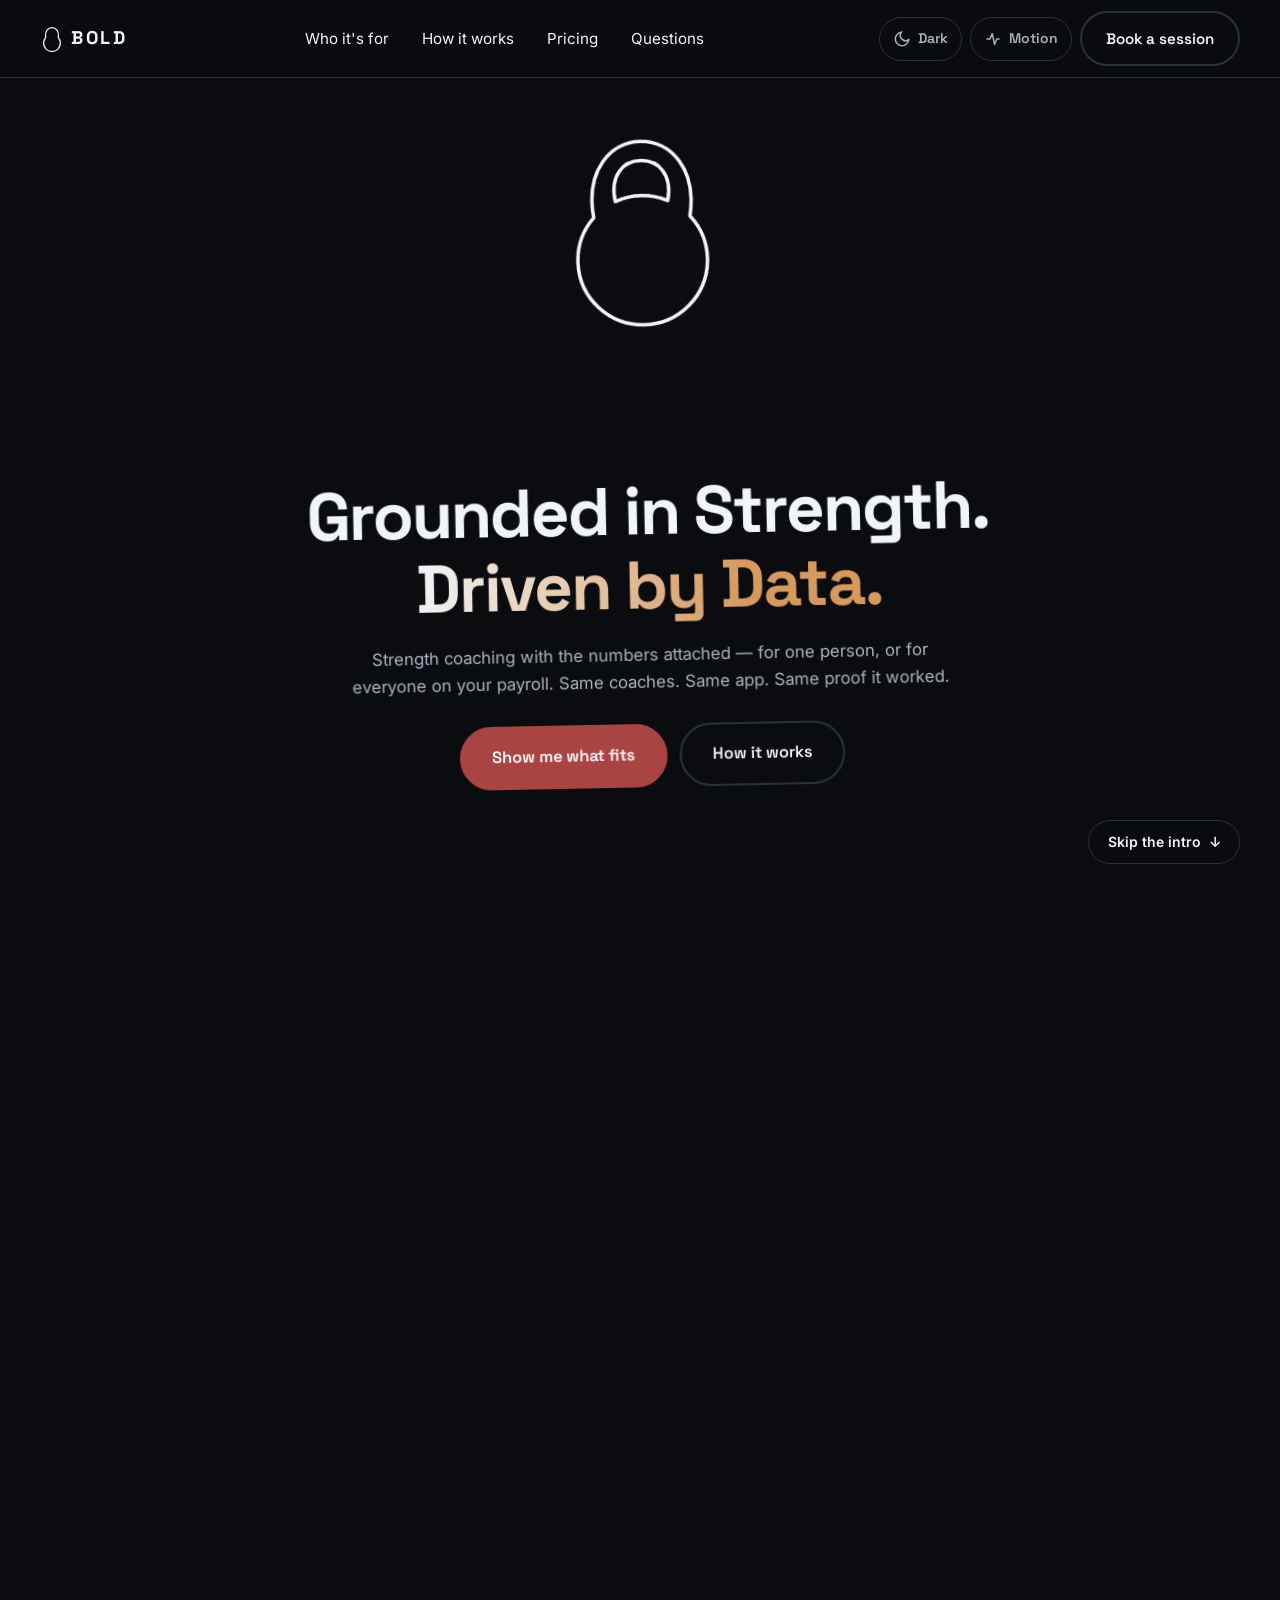
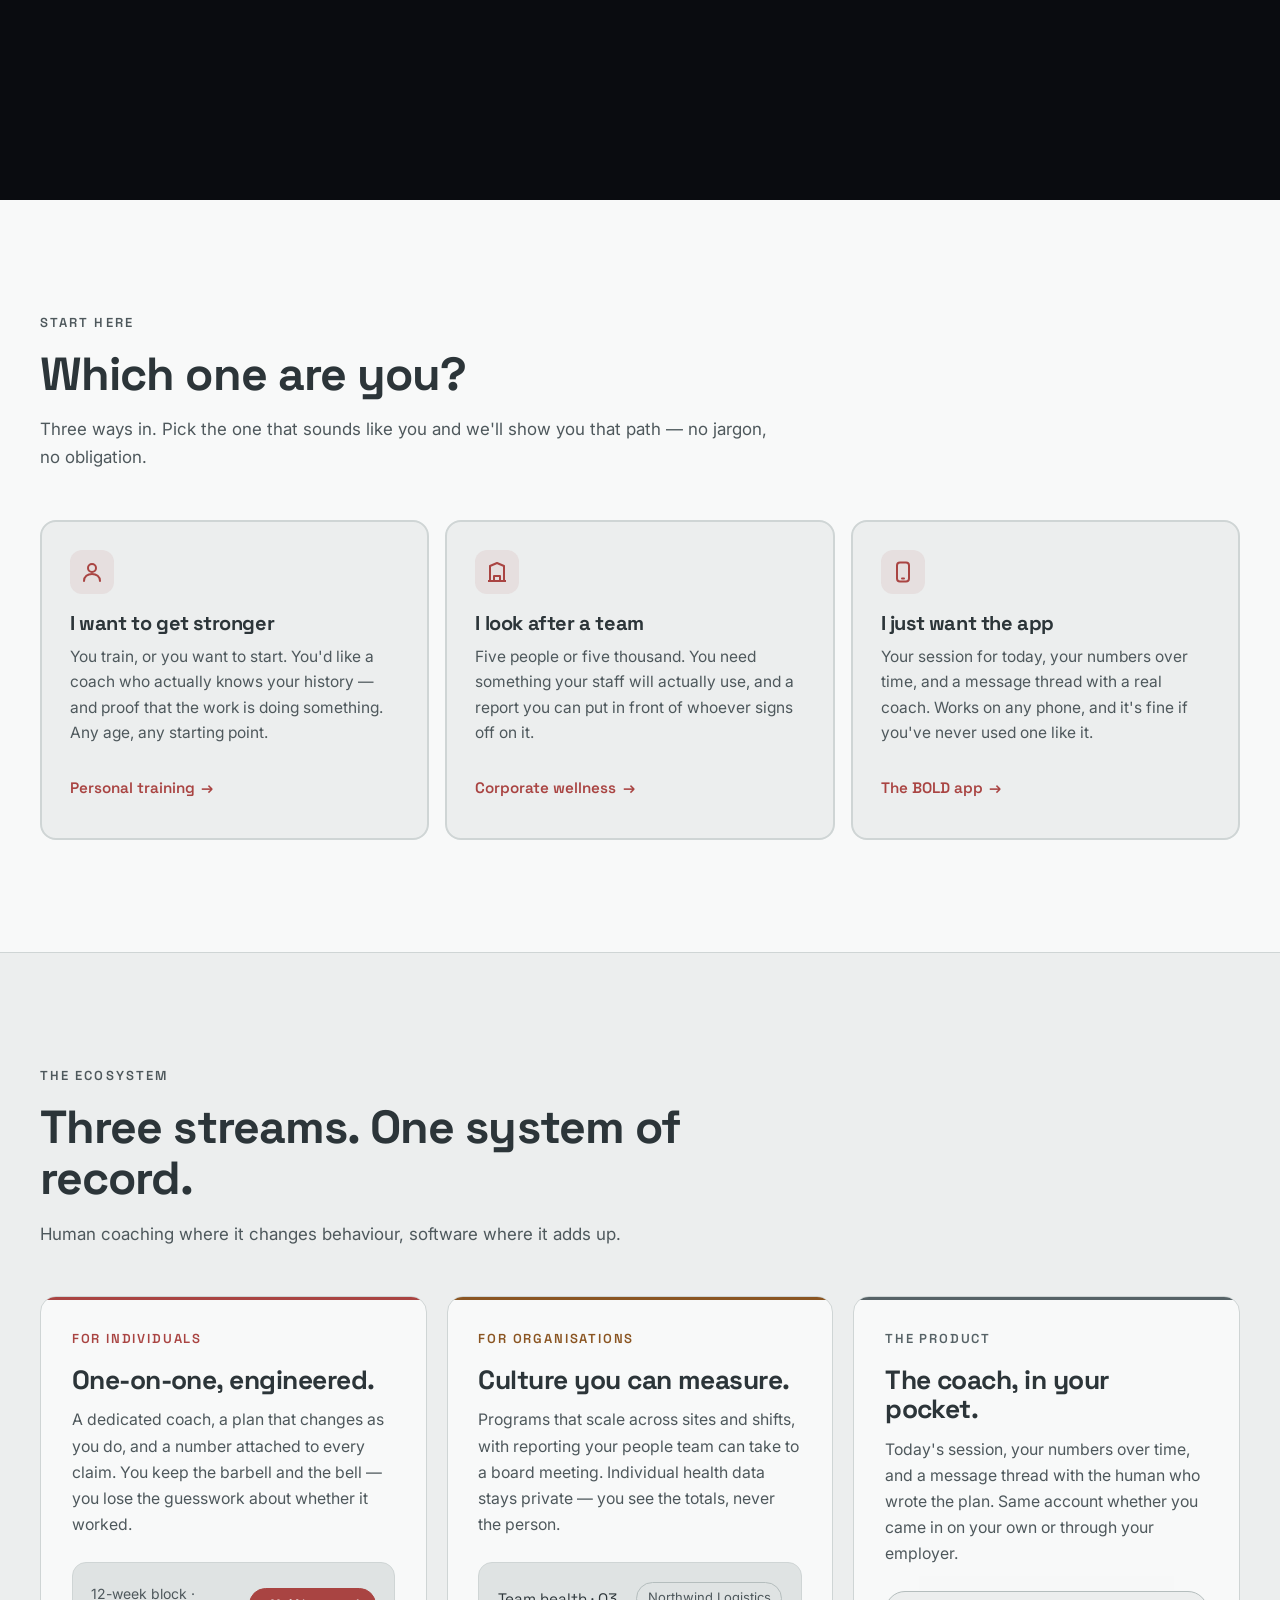
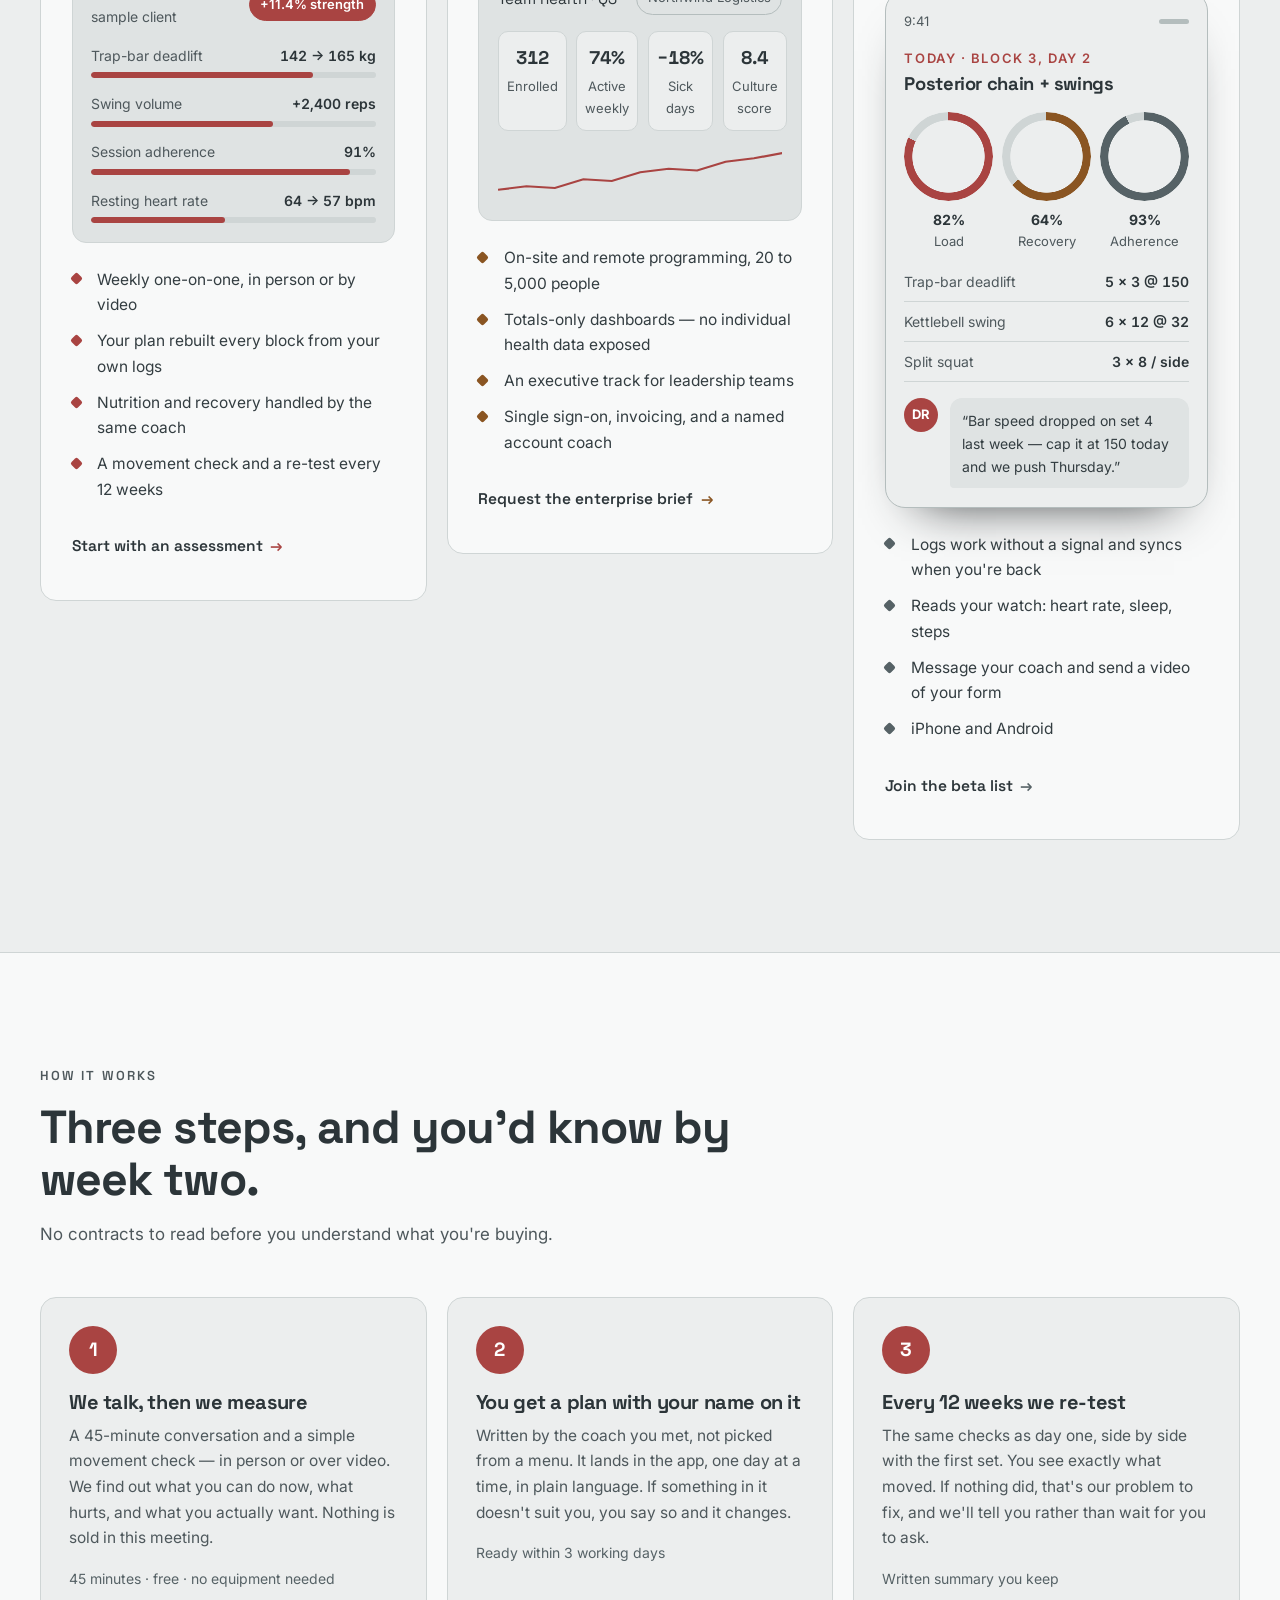
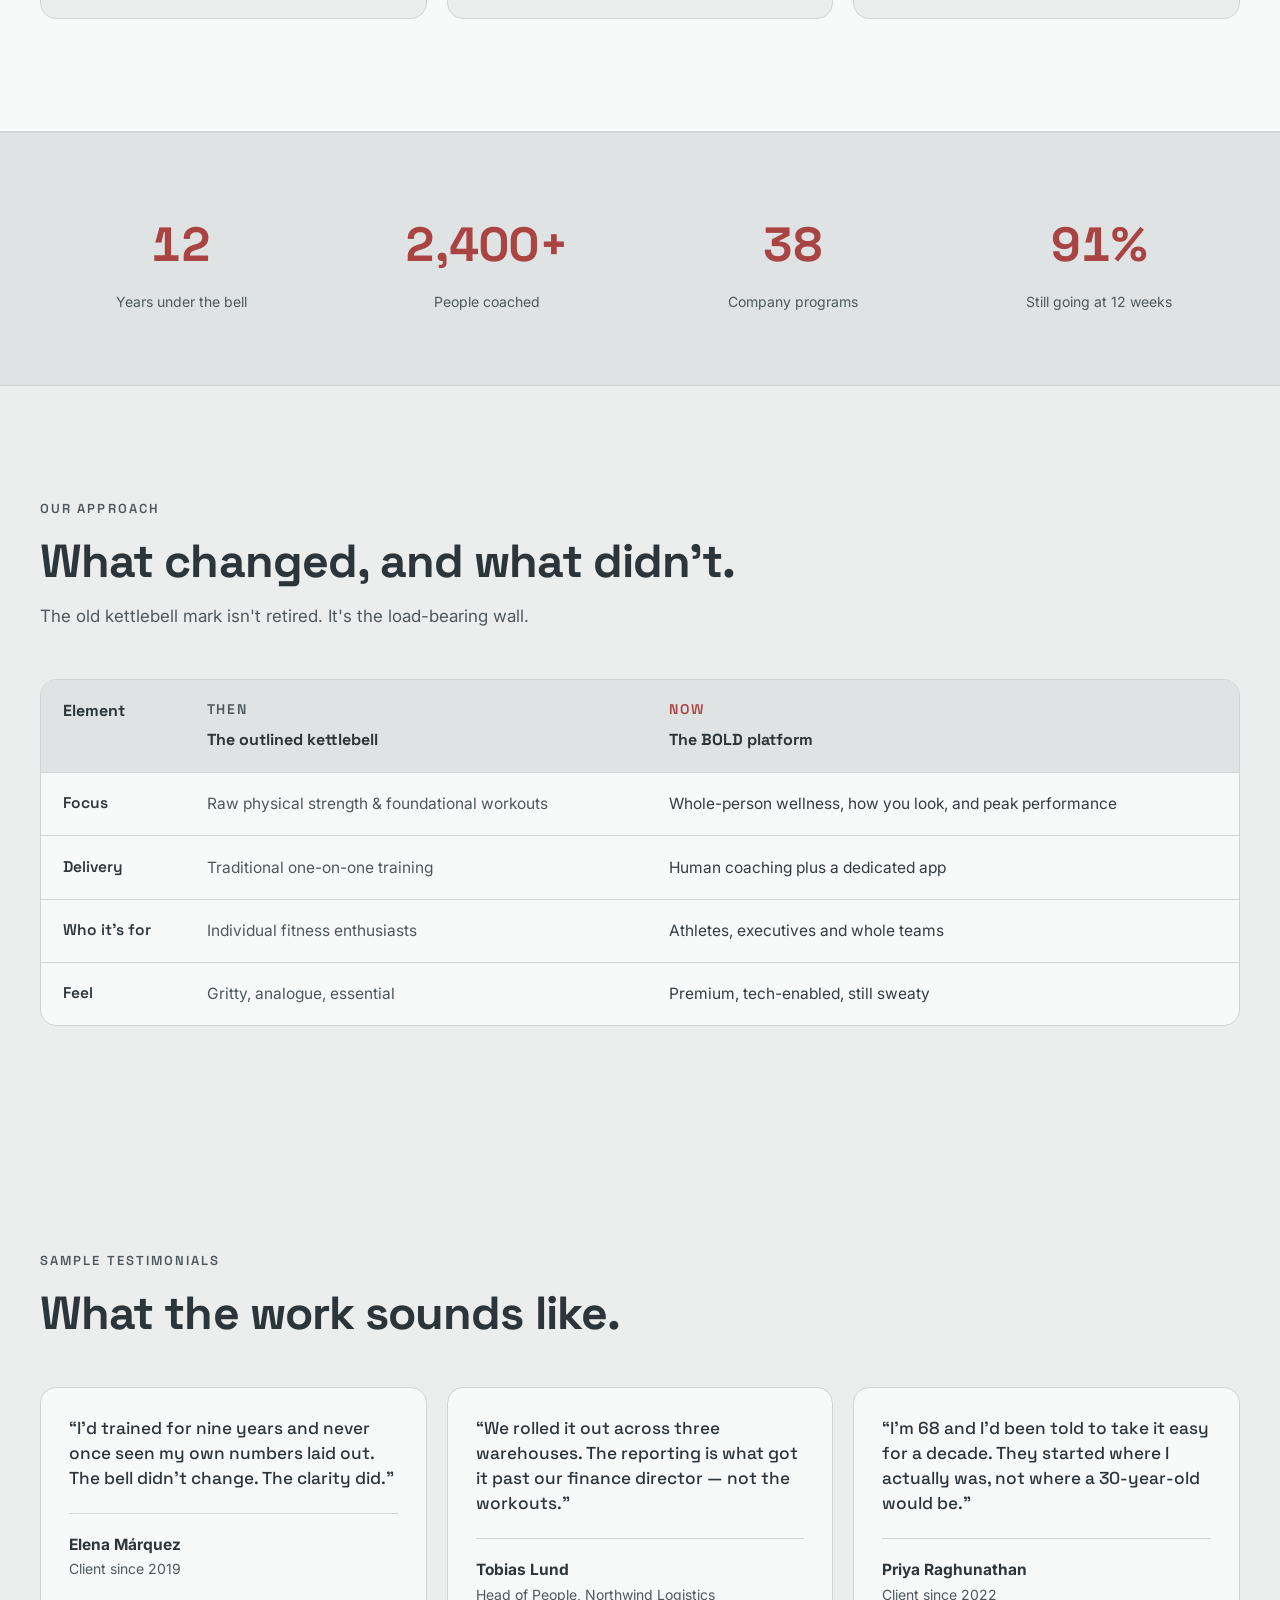
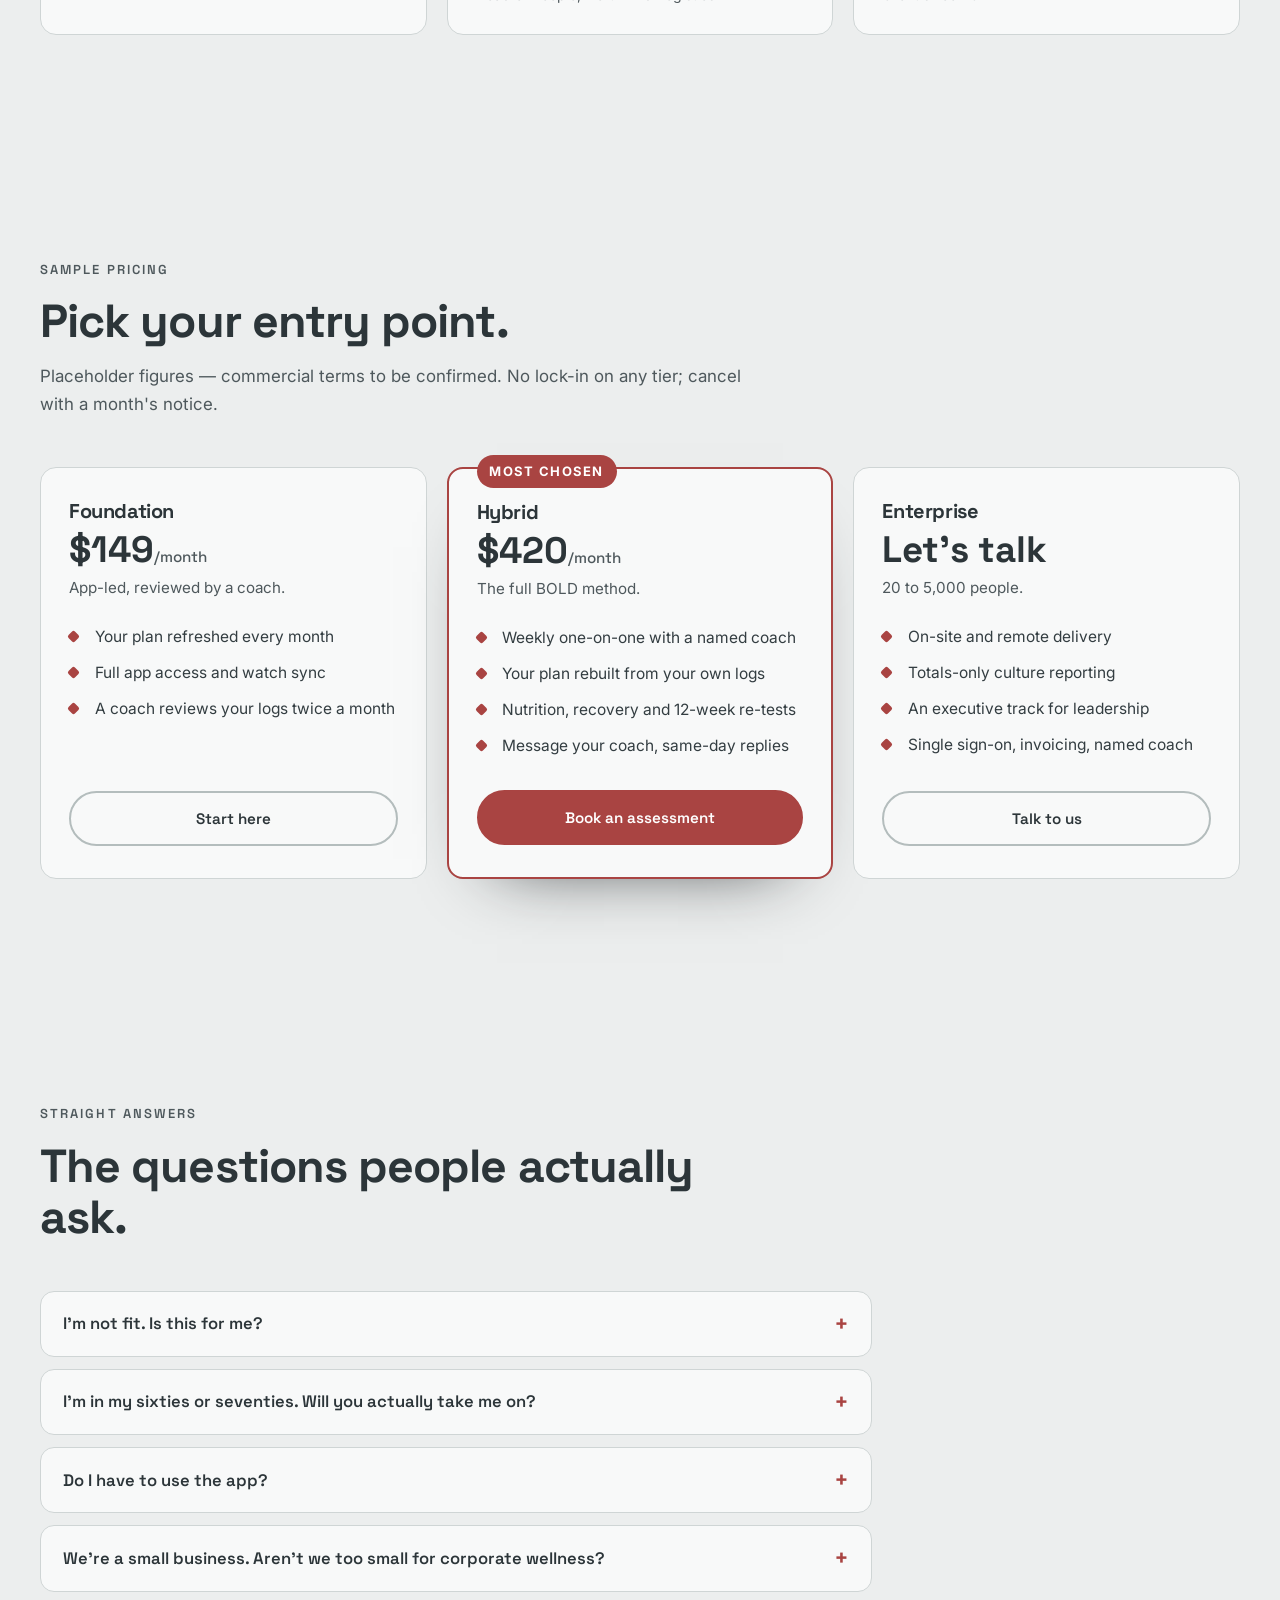
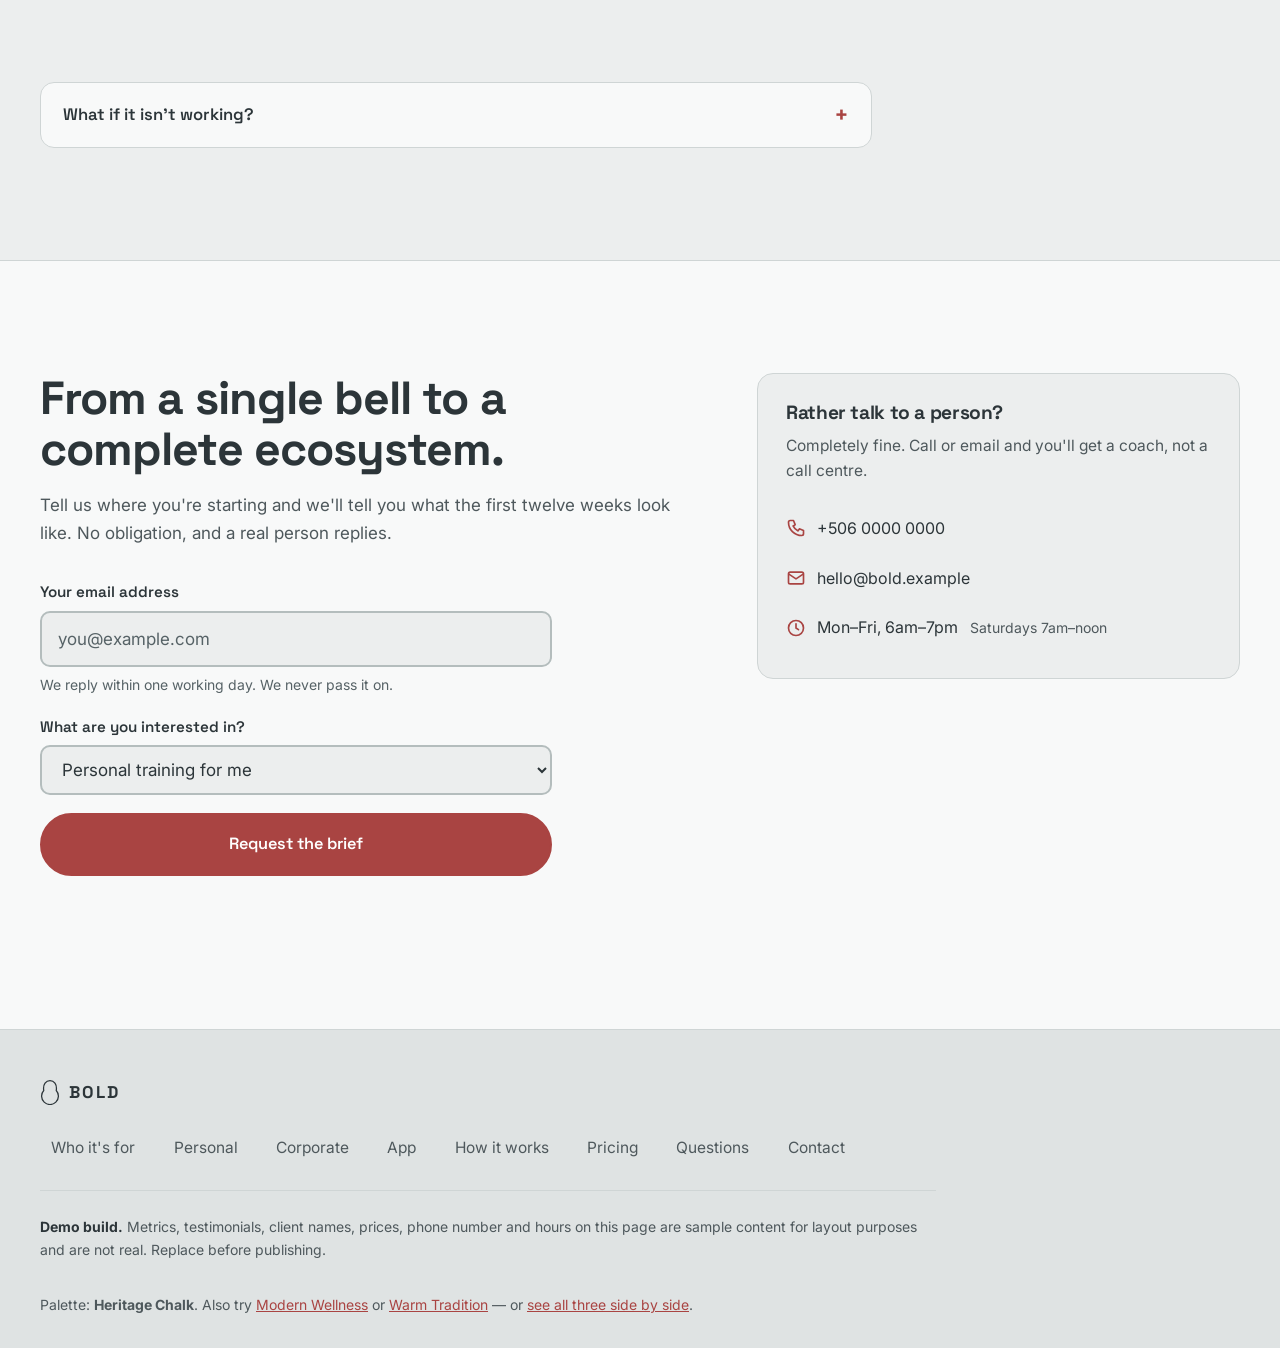
==== heritage.html @ 7ab0d9f7 "UX audit fixes, three palettes with light/dark, and a dark mode toggle AUDIT.md records a measured U" ====
<!doctype html>
<html lang="en" data-palette="heritage" data-theme="light" data-motion="full">
<head>
<meta charset="utf-8">
<meta name="viewport" content="width=device-width, initial-scale=1">
<title>BOLD — Grounded in Strength (Heritage Chalk)</title>
<meta name="description" content="Strength coaching with the numbers attached. One-on-one training, corporate wellness programs, and an app that keeps both honest.">
<meta name="color-scheme" content="light dark">
<meta name="theme-color" content="#ECEEEE">
<link rel="icon" href="data:image/svg+xml,%3Csvg xmlns='http://www.w3.org/2000/svg' viewBox='12 16 176 228'%3E%3Cpath d='M45 116.5C36 62 66 30 100 30C134 30 164 62 155 116.5A74 74 0 1 1 45 116.5Z' fill='none' stroke='%23A94442' stroke-width='12'/%3E%3C/svg%3E">

<link rel="preconnect" href="https://fonts.googleapis.com">
<link rel="preconnect" href="https://fonts.gstatic.com" crossorigin>
<link rel="stylesheet" href="https://fonts.googleapis.com/css2?family=Space+Grotesk:wght@500;600;700&family=Inter:wght@400;500;600;700&display=swap">
<link rel="stylesheet" href="css/palettes.css">
<link rel="stylesheet" href="css/styles.css">

<script>
/* Runs before first paint so the chosen theme and motion mode never flash.
   Kept tiny and inline on purpose — a separate file would paint first. */
(function(){
  var d = document.documentElement;
  try {
    var t = localStorage.getItem('bold:theme');
    if (t !== 'light' && t !== 'dark') t = matchMedia('(prefers-color-scheme: dark)').matches ? 'dark' : 'light';
    d.setAttribute('data-theme', t);
    var m = localStorage.getItem('bold:motion');
    if (m !== 'full' && m !== 'reduced') m = matchMedia('(prefers-reduced-motion: reduce)').matches ? 'reduced' : 'full';
    d.setAttribute('data-motion', m);
  } catch (e) { d.setAttribute('data-theme','light'); }
})();
</script>
</head>
<body>

<a class="skip-link" href="#audience">Skip to the main content</a>

<!-- ============================ NAV ============================ -->
<header class="nav" id="nav">
  <a class="nav__brand" href="#top" aria-label="BOLD — home">
    <svg class="nav__glyph" viewBox="12 16 176 228" aria-hidden="true">
      <path d="M45 116.5C36 62 66 30 100 30C134 30 164 62 155 116.5A74 74 0 1 1 45 116.5Z" fill="none" stroke="currentColor" stroke-width="11" stroke-linejoin="round"/>
    </svg>
    <span class="nav__word">BOLD</span>
  </a>

  <nav class="nav__links" aria-label="Primary">
    <a href="#audience">Who it's for</a>
    <a href="#steps">How it works</a>
    <a href="#plans">Pricing</a>
    <a href="#faq">Questions</a>
  </nav>

  <div class="nav__actions">
    <button type="button" class="icon-btn theme-toggle" id="themeToggle" aria-pressed="false">
      <svg class="i-moon" viewBox="0 0 24 24" fill="none" stroke="currentColor" stroke-width="2" aria-hidden="true"><path d="M21 12.8A9 9 0 1 1 11.2 3a7 7 0 0 0 9.8 9.8Z"/></svg>
      <svg class="i-sun" viewBox="0 0 24 24" fill="none" stroke="currentColor" stroke-width="2" aria-hidden="true"><circle cx="12" cy="12" r="4.5"/><path d="M12 2v2M12 20v2M2 12h2M20 12h2M4.9 4.9l1.4 1.4M17.7 17.7l1.4 1.4M19.1 4.9l-1.4 1.4M6.3 17.7l-1.4 1.4" stroke-linecap="round"/></svg>
      <span class="icon-btn__label" id="themeLabel">Dark</span>
    </button>

    <button type="button" class="icon-btn motion-toggle" id="motionToggle" aria-pressed="true">
      <svg viewBox="0 0 24 24" fill="none" stroke="currentColor" stroke-width="2" aria-hidden="true"><path d="M4 12h4l3-7 3 14 3-7h3" stroke-linecap="round" stroke-linejoin="round"/></svg>
      <span class="icon-btn__label" id="motionLabel">Motion</span>
    </button>

    <a class="btn btn--ghost nav__cta" href="#contact">Book a session</a>

    <button type="button" class="icon-btn nav__burger" id="navBurger" aria-expanded="false" aria-controls="navPanel">
      <svg viewBox="0 0 24 24" fill="none" stroke="currentColor" stroke-width="2" aria-hidden="true"><path d="M4 7h16M4 12h16M4 17h16" stroke-linecap="round"/></svg>
      <span class="sr-only">Menu</span>
    </button>
  </div>
</header>

<div class="nav__panel" id="navPanel" data-open="false">
  <a href="#audience">Who it's for</a>
  <a href="#personal">Personal training</a>
  <a href="#corporate">Corporate wellness</a>
  <a href="#app">The app</a>
  <a href="#steps">How it works</a>
  <a href="#plans">Pricing</a>
  <a href="#faq">Questions</a>
  <a class="btn btn--primary" href="#contact">Book a session</a>
</div>

<!-- ====================== THE ARC OF POWER ======================
     Phases 1 → 2 → 3, scroll-scrubbed. Compressed from 460vh to
     200vh, and the headline now shrinks into a rail rather than
     disappearing, so there is never an animation with no words.
     ============================================================== -->
<section class="stage" id="stage" aria-label="Introduction animation">
  <div class="stage__sticky">
    <div class="stage__progress" aria-hidden="true"><i id="stageBar"></i></div>

    <div class="stage__tilt" id="stageTilt">
      <canvas class="stage__gl" id="gl" aria-hidden="true"></canvas>
      <canvas class="stage__trail" id="trail" aria-hidden="true"></canvas>

      <svg class="legacy-mark" id="legacyMark" viewBox="12 16 176 228" aria-hidden="true">
        <g fill="none" stroke="currentColor" stroke-width="4" stroke-linecap="round" stroke-linejoin="round">
          <path d="M45 116.5C36 62 66 30 100 30C134 30 164 62 155 116.5A74 74 0 1 1 45 116.5Z"/>
          <path d="M70 98.4C64 68 80 52 100 52C120 52 136 68 130 98.4A74 74 0 0 0 70 98.4Z"/>
        </g>
      </svg>

      <div class="stage__layer stage__layer--hero" id="heroCopy">
        <h1 class="hero__title">Grounded in Strength.<br><em>Driven by Data.</em></h1>
        <p class="hero__sub">
          Strength coaching with the numbers attached — for one person, or for
          everyone on your payroll. Same coaches. Same app. Same proof it worked.
        </p>
        <div class="hero__actions">
          <a class="btn btn--primary btn--lg" href="#audience" id="exploreCta">Show me what fits</a>
          <a class="btn btn--ghost btn--lg" href="#steps">How it works</a>
        </div>
      </div>

      <div class="stage__layer stage__layer--hooks" aria-hidden="true">
        <p class="hook" data-hook="0">Every motion begins with momentum.</p>
        <p class="hook" data-hook="1">Iron built the foundation.<br>Intelligence scales the results.</p>
        <p class="hook" data-hook="2">From a single bell to a complete ecosystem.<br><strong>Welcome to BOLD.</strong></p>
      </div>

      <div class="stage__wipe" id="stageWipe" aria-hidden="true"></div>

      <svg class="streams" id="streams" viewBox="0 0 1000 1000" preserveAspectRatio="none" aria-hidden="true">
        <defs><linearGradient id="streamGrad" x1="0.5" y1="0" x2="0.5" y2="1">
          <stop offset="0" stop-color="rgb(var(--swing-trail))"/>
          <stop offset="0.5" stop-color="rgb(var(--swing-glow))"/>
          <stop offset="1" stop-color="rgb(var(--swing-glow))" stop-opacity=".25"/>
        </linearGradient></defs>
        <g fill="none" stroke="url(#streamGrad)" stroke-width="2.5" stroke-linecap="round" vector-effect="non-scaling-stroke">
          <path class="streams__path" pathLength="1" d="M560 300C560 540 300 640 150 980"/>
          <path class="streams__path" pathLength="1" d="M560 300C560 580 500 720 505 995"/>
          <path class="streams__path" pathLength="1" d="M560 300C560 540 800 640 855 980"/>
        </g>
      </svg>
    </div>

    <!-- the headline never leaves: it shrinks into this rail -->
    <div class="hero-mini" id="heroMini" aria-hidden="true">
      <p class="hero-mini__title">Grounded in Strength. Driven by Data.</p>
      <p class="hero-mini__sub">Coaching for individuals, teams and whole companies.</p>
      <div class="hero-mini__actions">
        <a class="btn btn--primary" href="#audience" tabindex="-1">Show me what fits</a>
      </div>
    </div>

    <a class="stage__skip" href="#audience">Skip the intro <span aria-hidden="true">↓</span></a>
  </div>
</section>

<!-- ================= REDUCED-MOTION TWIN ================= -->
<section class="static-stage" id="stage-static" aria-label="Introduction">
  <div class="wrap">
    <h1 class="hero__title">Grounded in Strength. <em>Driven by Data.</em></h1>
    <p class="hero__sub">
      Strength coaching with the numbers attached — for one person, or for everyone
      on your payroll. Same coaches. Same app. Same proof it worked.
    </p>
    <div class="hero__actions">
      <a class="btn btn--primary btn--lg" href="#audience">Show me what fits</a>
      <a class="btn btn--ghost btn--lg" href="#steps">How it works</a>
    </div>

    <ol class="phases">
      <li class="phase phase--1">
        <div class="phase__art">
          <svg viewBox="12 16 176 228" aria-hidden="true"><g fill="none" stroke="currentColor" stroke-width="4" stroke-linecap="round" stroke-linejoin="round">
            <path d="M45 116.5C36 62 66 30 100 30C134 30 164 62 155 116.5A74 74 0 1 1 45 116.5Z"/>
            <path d="M70 98.4C64 68 80 52 100 52C120 52 136 68 130 98.4A74 74 0 0 0 70 98.4Z"/>
          </g></svg>
        </div>
        <p class="phase__step">Phase 01 · Foundation</p>
        <h2 class="phase__title">The outlined bell</h2>
        <p class="phase__body">One mark. Raw physical strength, foundational work, nothing decorative. This is where the practice starts and what everything after it is measured against.</p>
        <p class="phase__hook">“Every motion begins with momentum.”</p>
      </li>
      <li class="phase phase--2">
        <div class="phase__art">
          <svg viewBox="0 0 260 240" aria-hidden="true">
            <path d="M34 214C34 118 96 42 186 34" fill="none" stroke="currentColor" stroke-width="3" stroke-linecap="round" stroke-dasharray="1 9"/>
            <path d="M34 214C34 130 88 58 170 44" fill="none" stroke="currentColor" stroke-width="14" stroke-linecap="round" opacity=".18"/>
            <g transform="translate(132 4) scale(.38)" fill="none" stroke="currentColor" stroke-width="9" stroke-linecap="round" stroke-linejoin="round">
              <path d="M45 116.5C36 62 66 30 100 30C134 30 164 62 155 116.5A74 74 0 1 1 45 116.5Z"/>
              <path d="M70 98.4C64 68 80 52 100 52C120 52 136 68 130 98.4A74 74 0 0 0 70 98.4Z"/>
            </g>
          </svg>
        </div>
        <p class="phase__step">Phase 02 · The swing</p>
        <h2 class="phase__title">Momentum, traced</h2>
        <p class="phase__body">The bell takes on mass, depth and a path. The arc it burns into the screen is the energy transfer itself — load, drive, float, return.</p>
        <p class="phase__hook">“Iron built the foundation. Intelligence scales the results.”</p>
      </li>
      <li class="phase phase--3">
        <div class="phase__art">
          <svg viewBox="40 48 180 176" aria-hidden="true">
            <g stroke="currentColor" stroke-width="1.4" opacity=".6" fill="none">
              <path d="M60 120 128 74M128 74 196 118M60 120 96 176M96 176 168 168M168 168 196 118M128 74 132 132M132 132 96 176M132 132 168 168"/>
            </g>
            <g fill="currentColor">
              <circle cx="128" cy="74" r="6"/><circle cx="60" cy="120" r="4"/><circle cx="196" cy="118" r="4.5"/>
              <circle cx="96" cy="176" r="5"/><circle cx="168" cy="168" r="4"/><circle cx="132" cy="132" r="7"/>
            </g>
          </svg>
        </div>
        <p class="phase__step">Phase 03 · Impact</p>
        <h2 class="phase__title">Iron becomes intelligence</h2>
        <p class="phase__body">At peak elevation the bell resolves into data — reps, loads, recovery, adherence — and splits into three streams: personal coaching, corporate wellness, and the app that holds both.</p>
        <p class="phase__hook">“From a single bell to a complete ecosystem. Welcome to BOLD.”</p>
      </li>
    </ol>
  </div>
</section>

<main id="ecosystem">

  <!-- ============ WHO THIS IS FOR — the self-select ============ -->
  <section class="audience" id="audience" aria-labelledby="audience-title">
    <div class="wrap">
      <header class="section-head">
        <p class="eyebrow">Start here</p>
        <h2 class="section-title" id="audience-title">Which one are you?</h2>
        <p class="section-sub">Three ways in. Pick the one that sounds like you and we'll show you that path — no jargon, no obligation.</p>
      </header>
      <div class="audience__grid">
        <a class="who" href="#personal">
          <span class="who__icon" aria-hidden="true"><svg viewBox="0 0 24 24" fill="none" stroke="currentColor" stroke-width="2"><circle cx="12" cy="8" r="4"/><path d="M4 21c0-4.4 3.6-7 8-7s8 2.6 8 7" stroke-linecap="round"/></svg></span>
          <h3 class="who__title">I want to get stronger</h3>
          <p class="who__body">You train, or you want to start. You'd like a coach who actually knows your history — and proof that the work is doing something. Any age, any starting point.</p>
          <span class="who__go">Personal training</span>
        </a>
        <a class="who" href="#corporate">
          <span class="who__icon" aria-hidden="true"><svg viewBox="0 0 24 24" fill="none" stroke="currentColor" stroke-width="2"><path d="M3 21h18M5 21V6l7-3 7 3v15" stroke-linejoin="round"/><path d="M9 21v-5h6v5" stroke-linejoin="round"/></svg></span>
          <h3 class="who__title">I look after a team</h3>
          <p class="who__body">Five people or five thousand. You need something your staff will actually use, and a report you can put in front of whoever signs off on it.</p>
          <span class="who__go">Corporate wellness</span>
        </a>
        <a class="who" href="#app">
          <span class="who__icon" aria-hidden="true"><svg viewBox="0 0 24 24" fill="none" stroke="currentColor" stroke-width="2"><rect x="6" y="2.5" width="12" height="19" rx="3"/><path d="M11 18.5h2" stroke-linecap="round"/></svg></span>
          <h3 class="who__title">I just want the app</h3>
          <p class="who__body">Your session for today, your numbers over time, and a message thread with a real coach. Works on any phone, and it's fine if you've never used one like it.</p>
          <span class="who__go">The BOLD app</span>
        </a>
      </div>
    </div>
  </section>

  <!-- ============ THE THREE PILLARS ============ -->
  <section class="pillars" aria-labelledby="pillars-title">
    <div class="wrap">
      <header class="section-head">
        <p class="eyebrow">The ecosystem</p>
        <h2 class="section-title" id="pillars-title">Three streams. One system of record.</h2>
        <p class="section-sub">Human coaching where it changes behaviour, software where it adds up.</p>
      </header>

      <div class="pillars__grid">
        <article class="pillar pillar--b2c" id="personal">
          <p class="pillar__tag">For individuals</p>
          <h3 class="pillar__title">One-on-one, engineered.</h3>
          <p class="pillar__body">A dedicated coach, a plan that changes as you do, and a number attached to every claim. You keep the barbell and the bell — you lose the guesswork about whether it worked.</p>

          <!-- DEMO DATA: every figure in this card is fabricated for layout. -->
          <div class="transform-card" data-demo-copy="true">
            <div class="transform-card__head"><span>12-week block · sample client</span><span class="pill pill--accent">+11.4% strength</span></div>
            <div class="bars">
              <div class="bar"><span class="bar__label">Trap-bar deadlift</span><span class="bar__val">142 → 165 kg</span><span class="bar__track"><i style="--w:78%"></i></span></div>
              <div class="bar"><span class="bar__label">Swing volume</span><span class="bar__val">+2,400 reps</span><span class="bar__track"><i style="--w:64%"></i></span></div>
              <div class="bar"><span class="bar__label">Session adherence</span><span class="bar__val">91%</span><span class="bar__track"><i style="--w:91%"></i></span></div>
              <div class="bar"><span class="bar__label">Resting heart rate</span><span class="bar__val">64 → 57 bpm</span><span class="bar__track"><i style="--w:47%"></i></span></div>
            </div>
          </div>

          <ul class="ticks">
            <li>Weekly one-on-one, in person or by video</li>
            <li>Your plan rebuilt every block from your own logs</li>
            <li>Nutrition and recovery handled by the same coach</li>
            <li>A movement check and a re-test every 12 weeks</li>
          </ul>
          <a class="link-arrow" href="#contact">Start with an assessment</a>
        </article>

        <article class="pillar pillar--b2b" id="corporate">
          <p class="pillar__tag">For organisations</p>
          <h3 class="pillar__title">Culture you can measure.</h3>
          <p class="pillar__body">Programs that scale across sites and shifts, with reporting your people team can take to a board meeting. Individual health data stays private — you see the totals, never the person.</p>

          <!-- DEMO DATA: every metric in this dashboard mock is fabricated. -->
          <div class="dash" data-demo-copy="true">
            <div class="dash__head"><span class="dash__title">Team health · Q3</span><span class="pill">Northwind Logistics</span></div>
            <div class="dash__grid">
              <div class="stat"><span class="stat__num">312</span><span class="stat__lab">Enrolled</span></div>
              <div class="stat"><span class="stat__num">74%</span><span class="stat__lab">Active weekly</span></div>
              <div class="stat"><span class="stat__num">−18%</span><span class="stat__lab">Sick days</span></div>
              <div class="stat"><span class="stat__num">8.4</span><span class="stat__lab">Culture score</span></div>
            </div>
            <div class="spark" aria-hidden="true">
              <svg viewBox="0 0 300 64" preserveAspectRatio="none">
                <path d="M0 50 L30 46 L60 48 L90 38 L120 40 L150 30 L180 26 L210 28 L240 18 L270 14 L300 8" fill="none" stroke="var(--accent)" stroke-width="2.5"/>
              </svg>
            </div>
          </div>

          <ul class="ticks">
            <li>On-site and remote programming, 20 to 5,000 people</li>
            <li>Totals-only dashboards — no individual health data exposed</li>
            <li>An executive track for leadership teams</li>
            <li>Single sign-on, invoicing, and a named account coach</li>
          </ul>
          <a class="link-arrow" href="#contact">Request the enterprise brief</a>
        </article>

        <article class="pillar pillar--app" id="app">
          <p class="pillar__tag">The product</p>
          <h3 class="pillar__title">The coach, in your pocket.</h3>
          <p class="pillar__body">Today's session, your numbers over time, and a message thread with the human who wrote the plan. Same account whether you came in on your own or through your employer.</p>

          <!-- DEMO DATA: the preview shows fabricated sessions, metrics and messages. -->
          <div class="phone" data-demo-copy="true" aria-label="BOLD app preview">
            <div class="phone__glass">
              <div class="phone__bar"><span>9:41</span><span class="phone__dots" aria-hidden="true"></span></div>
              <p class="phone__greet">Today · Block 3, Day 2</p>
              <h4 class="phone__session">Posterior chain + swings</h4>
              <div class="rings">
                <div class="ring" style="--p:.82"><span>82%</span><small>Load</small></div>
                <div class="ring ring--alt" style="--p:.64"><span>64%</span><small>Recovery</small></div>
                <div class="ring ring--third" style="--p:.93"><span>93%</span><small>Adherence</small></div>
              </div>
              <ul class="phone__list">
                <li><span>Trap-bar deadlift</span><span>5 × 3 @ 150</span></li>
                <li><span>Kettlebell swing</span><span>6 × 12 @ 32</span></li>
                <li><span>Split squat</span><span>3 × 8 / side</span></li>
              </ul>
              <div class="phone__msg">
                <span class="avatar" aria-hidden="true">DR</span>
                <p>“Bar speed dropped on set 4 last week — cap it at 150 today and we push Thursday.”</p>
              </div>
            </div>
          </div>

          <ul class="ticks">
            <li>Logs work without a signal and syncs when you're back</li>
            <li>Reads your watch: heart rate, sleep, steps</li>
            <li>Message your coach and send a video of your form</li>
            <li>iPhone and Android</li>
          </ul>
          <a class="link-arrow" href="#contact">Join the beta list</a>
        </article>
      </div>
    </div>
  </section>

  <!-- ============ HOW IT WORKS ============ -->
  <section class="steps" id="steps" aria-labelledby="steps-title">
    <div class="wrap">
      <header class="section-head">
        <p class="eyebrow">How it works</p>
        <h2 class="section-title" id="steps-title">Three steps, and you'd know by week two.</h2>
        <p class="section-sub">No contracts to read before you understand what you're buying.</p>
      </header>
      <ol class="steps__grid" style="list-style:none;padding:0;margin:0">
        <li class="step">
          <span class="step__n" aria-hidden="true">1</span>
          <h3 class="step__title">We talk, then we measure</h3>
          <p class="step__body">A 45-minute conversation and a simple movement check — in person or over video. We find out what you can do now, what hurts, and what you actually want. Nothing is sold in this meeting.</p>
          <p class="step__meta">45 minutes · free · no equipment needed</p>
        </li>
        <li class="step">
          <span class="step__n" aria-hidden="true">2</span>
          <h3 class="step__title">You get a plan with your name on it</h3>
          <p class="step__body">Written by the coach you met, not picked from a menu. It lands in the app, one day at a time, in plain language. If something in it doesn't suit you, you say so and it changes.</p>
          <p class="step__meta">Ready within 3 working days</p>
        </li>
        <li class="step">
          <span class="step__n" aria-hidden="true">3</span>
          <h3 class="step__title">Every 12 weeks we re-test</h3>
          <p class="step__body">The same checks as day one, side by side with the first set. You see exactly what moved. If nothing did, that's our problem to fix, and we'll tell you rather than wait for you to ask.</p>
          <p class="step__meta">Written summary you keep</p>
        </li>
      </ol>
    </div>
  </section>

  <!-- DEMO DATA: all four figures are fabricated placeholders. -->
  <section class="metrics" aria-label="BOLD by the numbers" data-demo-copy="true">
    <div class="wrap metrics__grid">
      <div class="metric"><span class="metric__num">12</span><span class="metric__lab">Years under the bell</span></div>
      <div class="metric"><span class="metric__num">2,400+</span><span class="metric__lab">People coached</span></div>
      <div class="metric"><span class="metric__num">38</span><span class="metric__lab">Company programs</span></div>
      <div class="metric"><span class="metric__num">91%</span><span class="metric__lab">Still going at 12 weeks</span></div>
    </div>
  </section>

  <!-- ============ POSITIONING MATRIX ============ -->
  <section class="matrix" id="matrix" aria-labelledby="matrix-title">
    <div class="wrap">
      <header class="section-head">
        <p class="eyebrow">Our approach</p>
        <h2 class="section-title" id="matrix-title">What changed, and what didn't.</h2>
        <p class="section-sub">The old kettlebell mark isn't retired. It's the load-bearing wall.</p>
      </header>

      <div class="matrix__scroll">
        <table class="matrix__table">
          <caption class="sr-only">Legacy positioning compared with the BOLD platform</caption>
          <thead><tr>
            <th scope="col">Element</th>
            <th scope="col"><span class="col-tag col-tag--legacy">Then</span> The outlined kettlebell</th>
            <th scope="col"><span class="col-tag col-tag--bold">Now</span> The BOLD platform</th>
          </tr></thead>
          <tbody>
            <tr><th scope="row">Focus</th><td>Raw physical strength &amp; foundational workouts</td><td>Whole-person wellness, how you look, and peak performance</td></tr>
            <tr><th scope="row">Delivery</th><td>Traditional one-on-one training</td><td>Human coaching plus a dedicated app</td></tr>
            <tr><th scope="row">Who it's for</th><td>Individual fitness enthusiasts</td><td>Athletes, executives and whole teams</td></tr>
            <tr><th scope="row">Feel</th><td>Gritty, analogue, essential</td><td>Premium, tech-enabled, still sweaty</td></tr>
          </tbody>
        </table>
      </div>

      <!-- under 760px the same content stops being a sideways scroller -->
      <div class="matrix__cards">
        <div class="mcard"><p class="mcard__el">Focus</p>
          <div class="mcard__row mcard__row--legacy"><span class="mcard__tag">Then</span><span class="mcard__val">Raw physical strength &amp; foundational workouts</span></div>
          <div class="mcard__row mcard__row--bold"><span class="mcard__tag">Now</span><span class="mcard__val">Whole-person wellness, how you look, and peak performance</span></div></div>
        <div class="mcard"><p class="mcard__el">Delivery</p>
          <div class="mcard__row mcard__row--legacy"><span class="mcard__tag">Then</span><span class="mcard__val">Traditional one-on-one training</span></div>
          <div class="mcard__row mcard__row--bold"><span class="mcard__tag">Now</span><span class="mcard__val">Human coaching plus a dedicated app</span></div></div>
        <div class="mcard"><p class="mcard__el">Who it's for</p>
          <div class="mcard__row mcard__row--legacy"><span class="mcard__tag">Then</span><span class="mcard__val">Individual fitness enthusiasts</span></div>
          <div class="mcard__row mcard__row--bold"><span class="mcard__tag">Now</span><span class="mcard__val">Athletes, executives and whole teams</span></div></div>
        <div class="mcard"><p class="mcard__el">Feel</p>
          <div class="mcard__row mcard__row--legacy"><span class="mcard__tag">Then</span><span class="mcard__val">Gritty, analogue, essential</span></div>
          <div class="mcard__row mcard__row--bold"><span class="mcard__tag">Now</span><span class="mcard__val">Premium, tech-enabled, still sweaty</span></div></div>
      </div>
    </div>
  </section>

  <!-- DEMO DATA: all three quotes, names, roles and companies are fabricated.
       Sample copy for layout only — replace with real, permissioned
       testimonials or delete the section before publishing. -->
  <section class="voices" aria-labelledby="voices-title" data-demo-copy="true">
    <div class="wrap">
      <header class="section-head">
        <p class="eyebrow">Sample testimonials</p>
        <h2 class="section-title" id="voices-title">What the work sounds like.</h2>
      </header>
      <div class="voices__grid">
        <figure class="voice">
          <blockquote>“I'd trained for nine years and never once seen my own numbers laid out. The bell didn't change. The clarity did.”</blockquote>
          <figcaption><strong>Elena Márquez</strong><span>Client since 2019</span></figcaption>
        </figure>
        <figure class="voice">
          <blockquote>“We rolled it out across three warehouses. The reporting is what got it past our finance director — not the workouts.”</blockquote>
          <figcaption><strong>Tobias Lund</strong><span>Head of People, Northwind Logistics</span></figcaption>
        </figure>
        <figure class="voice">
          <blockquote>“I'm 68 and I'd been told to take it easy for a decade. They started where I actually was, not where a 30-year-old would be.”</blockquote>
          <figcaption><strong>Priya Raghunathan</strong><span>Client since 2022</span></figcaption>
        </figure>
      </div>
    </div>
  </section>

  <!-- DEMO DATA: every price, inclusion and seat count is fabricated. -->
  <section class="plans" id="plans" aria-labelledby="plans-title" data-demo-copy="true">
    <div class="wrap">
      <header class="section-head">
        <p class="eyebrow">Sample pricing</p>
        <h2 class="section-title" id="plans-title">Pick your entry point.</h2>
        <p class="section-sub">Placeholder figures — commercial terms to be confirmed. No lock-in on any tier; cancel with a month's notice.</p>
      </header>
      <div class="plans__grid">
        <article class="plan">
          <h3 class="plan__name">Foundation</h3>
          <p class="plan__price">$149<span>/month</span></p>
          <p class="plan__note">App-led, reviewed by a coach.</p>
          <ul class="ticks">
            <li>Your plan refreshed every month</li>
            <li>Full app access and watch sync</li>
            <li>A coach reviews your logs twice a month</li>
          </ul>
          <a class="btn btn--ghost btn--block" href="#contact">Start here</a>
        </article>
        <article class="plan plan--featured">
          <span class="plan__flag">Most chosen</span>
          <h3 class="plan__name">Hybrid</h3>
          <p class="plan__price">$420<span>/month</span></p>
          <p class="plan__note">The full BOLD method.</p>
          <ul class="ticks">
            <li>Weekly one-on-one with a named coach</li>
            <li>Your plan rebuilt from your own logs</li>
            <li>Nutrition, recovery and 12-week re-tests</li>
            <li>Message your coach, same-day replies</li>
          </ul>
          <a class="btn btn--primary btn--block" href="#contact">Book an assessment</a>
        </article>
        <article class="plan">
          <h3 class="plan__name">Enterprise</h3>
          <p class="plan__price">Let's talk</p>
          <p class="plan__note">20 to 5,000 people.</p>
          <ul class="ticks">
            <li>On-site and remote delivery</li>
            <li>Totals-only culture reporting</li>
            <li>An executive track for leadership</li>
            <li>Single sign-on, invoicing, named coach</li>
          </ul>
          <a class="btn btn--ghost btn--block" href="#contact">Talk to us</a>
        </article>
      </div>
    </div>
  </section>

  <!-- ============ FAQ ============ -->
  <section class="faq" id="faq" aria-labelledby="faq-title">
    <div class="wrap">
      <header class="section-head">
        <p class="eyebrow">Straight answers</p>
        <h2 class="section-title" id="faq-title">The questions people actually ask.</h2>
      </header>
      <div class="faq__list">
        <details class="qa"><summary>I'm not fit. Is this for me?</summary>
          <div class="qa__a"><p>Yes, and it's most of who we see. The first session measures where you are now — not where anyone thinks you should be. Plenty of people start unable to do a single unassisted squat, and the plan is built from that, honestly.</p></div></details>
        <details class="qa"><summary>I'm in my sixties or seventies. Will you actually take me on?</summary>
          <div class="qa__a"><p>Yes. Strength training matters more with age, not less, and the movement check exists precisely so the plan respects your joints, your history and any medication you're on. Bring your doctor's advice and we'll work inside it.</p></div></details>
        <details class="qa"><summary>Do I have to use the app?</summary>
          <div class="qa__a"><p>No. It makes things easier, and we'll sit with you once to set it up, but a printed plan and a phone call works too. Nobody gets dropped for not being technical.</p></div></details>
        <details class="qa"><summary>We're a small business. Aren't we too small for corporate wellness?</summary>
          <div class="qa__a"><p>Our smallest program is five people. Small teams are usually easier — one session a week in whatever space you have, and a one-page summary each quarter. You do not need an HR department to do this.</p></div></details>
        <details class="qa"><summary>As an employer, do I get to see my staff's health data?</summary>
          <div class="qa__a"><p>No, and that's deliberate. You see participation and totals across the group. Individual results belong to the individual. It's the part that gets programs approved and the part that keeps people signing up.</p></div></details>
        <details class="qa"><summary>What if it isn't working?</summary>
          <div class="qa__a"><p>The 12-week re-test is designed to catch that in writing. If the numbers haven't moved we say so first, and we either change the approach or help you find something that fits better. There's no lock-in on any tier.</p></div></details>
      </div>
    </div>
  </section>

  <!-- ============ CTA + HUMAN CONTACT ============ -->
  <section class="cta" id="contact" aria-labelledby="cta-title">
    <div class="wrap cta__grid">
      <div class="cta__inner">
        <h2 class="cta__title" id="cta-title">From a single bell to a complete ecosystem.</h2>
        <p class="cta__sub">Tell us where you're starting and we'll tell you what the first twelve weeks look like. No obligation, and a real person replies.</p>

        <form class="cta__form" id="ctaForm" novalidate>
          <div class="field">
            <label for="email">Your email address</label>
            <input id="email" name="email" type="email" inputmode="email" autocomplete="email" placeholder="you@example.com" required aria-describedby="emailHint">
            <span class="hint" id="emailHint">We reply within one working day. We never pass it on.</span>
          </div>
          <div class="field">
            <label for="track">What are you interested in?</label>
            <select id="track" name="track">
              <option value="b2c">Personal training for me</option>
              <option value="b2b">A program for my team or company</option>
              <option value="app">Just the app</option>
              <option value="unsure">I'm not sure yet</option>
            </select>
          </div>
          <button class="btn btn--primary btn--lg" type="submit">Request the brief</button>
          <p class="cta__status" id="ctaStatus" role="status" aria-live="polite"></p>
        </form>
        <!-- NOTE: front-end demo only — not wired to any backend. -->
      </div>

      <div class="contact-card">
        <h3>Rather talk to a person?</h3>
        <p>Completely fine. Call or email and you'll get a coach, not a call centre.</p>
        <!-- DEMO DATA: phone number, email address and hours are placeholders. -->
        <ul class="contact-list" data-demo-copy="true">
          <li><a href="tel:+50600000000"><svg viewBox="0 0 24 24" fill="none" stroke="currentColor" stroke-width="2" aria-hidden="true"><path d="M5 3h4l2 5-2.5 1.5a12 12 0 0 0 6 6L16 13l5 2v4a2 2 0 0 1-2 2A16 16 0 0 1 3 5a2 2 0 0 1 2-2Z" stroke-linejoin="round"/></svg>+506 0000 0000</a></li>
          <li><a href="mailto:hello@bold.example"><svg viewBox="0 0 24 24" fill="none" stroke="currentColor" stroke-width="2" aria-hidden="true"><rect x="3" y="5" width="18" height="14" rx="2"/><path d="m3 7 9 6 9-6" stroke-linejoin="round"/></svg>hello@bold.example</a></li>
          <li><span><svg viewBox="0 0 24 24" fill="none" stroke="currentColor" stroke-width="2" aria-hidden="true"><circle cx="12" cy="12" r="9"/><path d="M12 7v5l3 2" stroke-linecap="round"/></svg><span>Mon–Fri, 6am–7pm<br><span class="muted">Saturdays 7am–noon</span></span></span></li>
        </ul>
      </div>
    </div>
  </section>

  <footer class="foot">
    <div class="wrap foot__inner">
      <div class="foot__brand">
        <svg class="nav__glyph" viewBox="12 16 176 228" aria-hidden="true">
          <path d="M45 116.5C36 62 66 30 100 30C134 30 164 62 155 116.5A74 74 0 1 1 45 116.5Z" fill="none" stroke="currentColor" stroke-width="11" stroke-linejoin="round"/>
        </svg>
        <span>BOLD</span>
      </div>
      <nav class="foot__links" aria-label="Footer">
        <a href="#audience">Who it's for</a><a href="#personal">Personal</a><a href="#corporate">Corporate</a>
        <a href="#app">App</a><a href="#steps">How it works</a><a href="#plans">Pricing</a>
        <a href="#faq">Questions</a><a href="#contact">Contact</a>
      </nav>
      <p class="foot__note">
        <strong>Demo build.</strong> Metrics, testimonials, client names, prices, phone number
        and hours on this page are sample content for layout purposes and are not real.
        Replace before publishing.
      </p>
      <p class="palette-note">
        Palette: <strong>Heritage Chalk</strong>. Also try <a href="index.html">Modern Wellness</a> or <a href="tradition.html">Warm Tradition</a> — or
        <a href="compare.html">see all three side by side</a>.
      </p>
    </div>
  </footer>
</main>

<script src="js/main.js"></script>
</body>
</html>
---- css/palettes.css ----
/* ============================================================
   BOLD — palette tokens
   Three palettes × two themes. Every component in styles.css
   consumes ONLY the structural tokens below, so a palette is a
   drop-in swap and nothing has to be restyled per brand.

   Sources are the "Kettlebell Tradition" palette sheet. Where a
   source colour could not carry body text at 4.5:1 it is kept for
   fills and decoration and a darkened/brightened sibling is used
   for text — noted inline. Ratios are stated against the token's
   own background and verified by tools/contrast.js.
   ============================================================ */

:root{
  /* ---- the stage stays dark in every palette and every theme.
         Additive glow does not survive a white ground, so the swing
         plays in its own cinema band and hands off into the page. ---- */
  --stage-bg-legacy:#0A0C10;
  --stage-bg-mid:#150F0A;
  --stage-bg-bold:#0A0818;
  --stage-fg:#F2F5F8;
  --stage-muted:#AAB3BF;     /* 8.4:1 on --stage-bg-legacy */
  --stage-line:#2A313C;

  /* type scale — nothing below 12px anywhere on the page */
  --fs-micro:.8125rem;   /* 13px — eyebrows, tags, pills */
  --fs-small:.875rem;    /* 14px — captions, table tags */
  --fs-body:1rem;
  --tap:44px;            /* minimum interactive box */

  --font-display:"Space Grotesk","Trebuchet MS","Helvetica Neue",Arial,sans-serif;
  --font-body:"Inter",-apple-system,BlinkMacSystemFont,"Segoe UI",Roboto,"Helvetica Neue",Arial,sans-serif;
}

/* ============================================================
   1 · MODERN WELLNESS — minimalist & clean
   Sophisticated, premium, focused on clarity & balance.
   #FFFFFF · #36454F · #424242 · #9DC183 · #008080
   ============================================================ */
[data-palette="wellness"]{
  --bg:#FFFFFF;
  --bg-elev:#F7F9F9;
  --bg-sunken:#EEF3F2;
  --bg-invert:#10171A;
  --fg:#36454F;            /* 9.8:1  — "polished cast iron" headlines */
  --fg-body:#424242;       /* 9.9:1  — professional charcoal grey */
  --fg-muted:#566A72;      /* 5.6:1  */
  --fg-subtle:#5D6E75;     /* 4.7:1 on the sunken ground */
  --line:#DCE4E3;
  --line-strong:#C2CFCE;
  --accent:#007070;        /* 5.9:1 on white, 5.2:1 on sunken — teal carries actions */
  --accent-hover:#005C5C;
  --accent-ink:#FFFFFF;    /* 5.9:1 on teal */
  --accent-soft:rgba(0,112,112,.09);
  --accent-2:#9DC183;      /* sage — fills and decoration only (2.0:1) */
  --accent-2-ink:#456B2E;  /* 5.3:1 — sage's readable sibling */
  --accent-3:#36454F;
  --focus:#008080;
  --shadow:20 40 44;
  --swing-trail:0,150,150;
  --swing-glow:157,193,131;
  --swing-node:#4FC3C3;
  --swing-node-2:#9DC183;
}
[data-palette="wellness"][data-theme="dark"]{
  --bg:#10171A;
  --bg-elev:#182226;
  --bg-sunken:#0A1013;
  --bg-invert:#FFFFFF;
  --fg:#EAF1F1;            /* 14.6:1 */
  --fg-body:#DCE6E6;
  --fg-muted:#A9BCC0;      /* 9.2:1  */
  --fg-subtle:#8399A0;     /* 6.0:1  */
  --line:#253237;
  --line-strong:#35464C;
  --accent:#2FB3B3;        /* 7.1:1  */
  --accent-hover:#4FC9C9;
  --accent-ink:#06191B;    /* 7.2:1 on the brightened teal */
  --accent-soft:rgba(47,179,179,.14);
  --accent-2:#9DC183;      /* 9.0:1 on this ground — safe as text here */
  --accent-2-ink:#B6D6A0;
  --accent-3:#7FA8BC;
  --focus:#4FC9C9;
  --shadow:0 0 0;
}

/* ============================================================
   2 · HERITAGE CHALK — industrial & classic
   Rugged, authoritative, grounded in grit.
   #2C3539 · #E0E0E0 · #A94442 · #B87333 · #C0C0C0
   ============================================================ */
[data-palette="heritage"]{
  --bg:#ECEEEE;            /* chalk ground */
  --bg-elev:#F8F9F9;
  --bg-sunken:#DFE3E3;
  --bg-invert:#1B2124;
  --fg:#2C3539;            /* 10.1:1 — deep slate charcoal */
  --fg-body:#333D41;
  --fg-muted:#4E585C;      /* 5.9:1  */
  --fg-subtle:#566266;     /* 4.8:1 on the sunken ground */
  --line:#CFD5D5;
  --line-strong:#B4BDBD;
  --accent:#A94442;        /* 4.8:1 — industrial rust red */
  --accent-hover:#8E3634;
  --accent-ink:#FFFFFF;    /* 5.8:1 on rust */
  --accent-soft:rgba(169,68,66,.09);
  --accent-2:#B87333;      /* copper — fills (3.3:1), not body text */
  --accent-2-ink:#8A5522;  /* 5.0:1 — copper's readable sibling */
  --accent-3:#566266;
  --focus:#A94442;
  --shadow:30 34 36;
  --swing-trail:184,115,51;
  --swing-glow:169,68,66;
  --swing-node:#D89A5C;
  --swing-node-2:#C0C0C0;
}
[data-palette="heritage"][data-theme="dark"]{
  --bg:#1B2124;
  --bg-elev:#2C3539;       /* the palette's own slate, as the card ground */
  --bg-sunken:#141A1C;
  --bg-invert:#ECEEEE;
  --fg:#E0E0E0;            /* 12.3:1 — chalk dust white */
  --fg-body:#D4D6D6;
  --fg-muted:#ADB4B6;      /* 7.7:1  */
  --fg-subtle:#9BA3A6;     /* 4.8:1 on the slate card ground */
  --line:#384246;
  --line-strong:#4A5559;
  --accent:#D4924F;        /* 4.7:1 on slate cards — copper lifted to carry text */
  --accent-hover:#E3A566;
  --accent-ink:#17110A;    /* 7.1:1 */
  --accent-soft:rgba(212,146,79,.15);
  --accent-2:#E08582;      /* 4.6:1 — rust lifted for dark grounds */
  --accent-2-ink:#E9A29F;
  --accent-3:#C0C0C0;      /* 8.9:1 — silver */
  --focus:#E3A566;
  --shadow:0 0 0;
}

/* ============================================================
   3 · WARM TRADITION — vintage & earthy
   Inviting, authentic, rooted in natural strength.
   #F5EEDA · #8C7B68 · #3D2B1F · #228B22 · #C5B358
   ============================================================ */
[data-palette="tradition"]{
  --bg:#F5EEDA;            /* cream */
  --bg-elev:#FBF7EC;
  --bg-sunken:#EDE3C9;
  --bg-invert:#17110C;
  --fg:#3D2B1F;            /* 11.5:1 — dark chocolate brown */
  --fg-body:#463327;
  --fg-muted:#6B5744;      /* 5.9:1  */
  --fg-subtle:#71604D;     /* 4.7:1 on the sunken ground */
  --line:#DFD3B8;
  --line-strong:#C9BA98;
  --accent:#1B6F1B;        /* 5.4:1 — forest green, darkened to carry text */
  --accent-hover:#155715;
  --accent-ink:#FFFFFF;    /* 6.3:1 */
  --accent-soft:rgba(34,139,34,.10);
  --accent-bright:#228B22; /* the source green, for large fills */
  --accent-2:#C5B358;      /* burnished gold — decoration only (1.8:1) */
  --accent-2-ink:#6E6019;  /* 4.9:1 — gold's readable sibling */
  --accent-3:#6B5A47;      /* 5.7:1 — taupe darkened so it can carry text */
  --focus:#1B6F1B;
  --shadow:40 32 22;
  --swing-trail:197,179,88;
  --swing-glow:34,139,34;
  --swing-node:#D8C978;
  --swing-node-2:#5FBF5F;
}
[data-palette="tradition"][data-theme="dark"]{
  --bg:#17110C;
  --bg-elev:#221A12;
  --bg-sunken:#0E0A07;
  --bg-invert:#F5EEDA;
  --fg:#F5EEDA;            /* 16.2:1 */
  --fg-body:#EADFC6;
  --fg-muted:#C9B99E;      /* 9.7:1  */
  --fg-subtle:#9C8A73;     /* 5.6:1  */
  --line:#38291C;
  --line-strong:#4C3826;
  --accent:#3FA83F;        /* 6.2:1 — forest green lifted for dark */
  --accent-hover:#59C059;
  --accent-ink:#0B1A0B;
  --accent-soft:rgba(63,168,63,.16);
  --accent-bright:#4FBF4F;
  --accent-2:#C5B358;      /* 8.9:1 here — gold finally works as text */
  --accent-2-ink:#D8C978;
  --accent-3:#A08D74;
  --focus:#59C059;
  --shadow:0 0 0;
}
---- css/styles.css ----
/* ============================================================
   BOLD — structure and components.
   Consumes ONLY the tokens from palettes.css, so swapping a
   palette or a theme restyles the whole page without touching
   a single rule in this file.
   ============================================================ */

*,*::before,*::after{box-sizing:border-box}

html{-webkit-text-size-adjust:100%}
@media (prefers-reduced-motion:no-preference){
  html{scroll-behavior:smooth}          /* gated: was unconditional */
}
[data-motion="reduced"]{scroll-behavior:auto}

body{
  margin:0;
  background:var(--bg);
  color:var(--fg-body);
  font:400 17px/1.65 var(--font-body);
  overflow-x:hidden;
  -webkit-font-smoothing:antialiased;
}
img,svg{max-width:100%}
h1,h2,h3,h4{font-family:var(--font-display);font-weight:700;letter-spacing:-.02em;line-height:1.1;margin:0;color:var(--fg)}
p{margin:0}
a{color:inherit}
button,input,select,textarea{font:inherit;color:inherit}

.wrap{width:min(100% - 2.5rem,1200px);margin-inline:auto}
.sr-only{position:absolute;width:1px;height:1px;padding:0;margin:-1px;overflow:hidden;clip:rect(0 0 0 0);white-space:nowrap;border:0}
:focus-visible{outline:3px solid var(--focus);outline-offset:3px;border-radius:6px}

.skip-link{
  position:fixed;top:-100px;left:1rem;z-index:300;background:var(--accent);color:var(--accent-ink);
  padding:.85rem 1.25rem;border-radius:10px;font-weight:600;text-decoration:none;
}
.skip-link:focus{top:1rem}

/* ---------------- buttons ---------------- */
.btn{
  display:inline-flex;align-items:center;justify-content:center;gap:.5rem;
  min-height:var(--tap);padding:.8rem 1.5rem;border-radius:999px;border:2px solid transparent;
  font-family:var(--font-display);font-weight:600;font-size:.95rem;
  text-decoration:none;cursor:pointer;white-space:nowrap;
  transition:transform .2s ease,background-color .2s,border-color .2s,color .2s,box-shadow .2s;
}
.btn--primary{background:var(--accent);color:var(--accent-ink);border-color:var(--accent)}
.btn--primary:hover{background:var(--accent-hover);border-color:var(--accent-hover);transform:translateY(-2px)}
.btn--ghost{background:transparent;border-color:var(--line-strong);color:var(--fg)}
.btn--ghost:hover{border-color:var(--accent);color:var(--accent);transform:translateY(-2px)}
.btn--block{width:100%}
.btn--lg{padding:1rem 1.9rem;font-size:1.02rem}

.eyebrow{
  font-family:var(--font-display);font-weight:600;font-size:var(--fs-micro);
  letter-spacing:.16em;text-transform:uppercase;color:var(--fg-muted);margin-bottom:1rem;
}
.section-head{max-width:46rem;margin-bottom:3rem}
.section-title{font-size:clamp(1.85rem,4vw,2.9rem)}
.section-sub{margin-top:1rem;color:var(--fg-muted);font-size:1.06rem}

/* ---------------- nav ---------------- */
.nav{
  position:fixed;inset:0 0 auto 0;z-index:100;
  display:flex;align-items:center;gap:1rem;
  padding:.7rem clamp(1rem,4vw,2.5rem);
  background:color-mix(in srgb,var(--bg) 88%,transparent);
  backdrop-filter:blur(12px);-webkit-backdrop-filter:blur(12px);
  border-bottom:1px solid transparent;transition:border-color .3s,background-color .3s;
}
.nav.is-scrolled{border-bottom-color:var(--line)}
/* over the dark stage the nav has to read light whatever the theme is */
.nav.is-over-stage{background:rgba(10,12,16,.82);border-bottom-color:var(--stage-line)}
.nav.is-over-stage .nav__word,.nav.is-over-stage .nav__links a{color:var(--stage-fg)}
.nav.is-over-stage .nav__brand{color:var(--stage-fg)}
.nav.is-over-stage .icon-btn{border-color:var(--stage-line);color:var(--stage-muted)}
.nav.is-over-stage .btn--ghost{border-color:var(--stage-line);color:var(--stage-fg)}

.nav__brand{display:flex;align-items:center;gap:.55rem;text-decoration:none;color:var(--fg);
  min-height:var(--tap);padding-inline:.15rem}
.nav__glyph{width:20px;height:26px;flex:none}
.nav__word{font-family:var(--font-display);font-weight:700;font-size:1.15rem;letter-spacing:.14em;color:var(--fg)}
.nav__links{display:flex;gap:.35rem;margin-inline:auto}
.nav__links a{
  display:inline-flex;align-items:center;min-height:var(--tap);padding:0 .85rem;border-radius:8px;
  text-decoration:none;color:var(--fg-muted);font-size:.95rem;transition:color .2s,background-color .2s;
}
.nav__links a:hover{color:var(--fg);background:var(--accent-soft)}
.nav__actions{display:flex;align-items:center;gap:.5rem}

.icon-btn{
  display:inline-flex;align-items:center;justify-content:center;gap:.45rem;
  min-width:var(--tap);min-height:var(--tap);padding:0 .8rem;
  background:transparent;border:1px solid var(--line-strong);border-radius:999px;
  cursor:pointer;font-size:var(--fs-small);color:var(--fg-muted);
  transition:border-color .2s,color .2s,background-color .2s;
}
.icon-btn:hover{border-color:var(--accent);color:var(--accent)}
.icon-btn svg{width:18px;height:18px;flex:none}
.icon-btn__label{font-family:var(--font-display);font-weight:600}

/* the theme toggle shows the icon for the mode you'd switch TO */
.theme-toggle .i-sun{display:none}
[data-theme="dark"] .theme-toggle .i-sun{display:block}
[data-theme="dark"] .theme-toggle .i-moon{display:none}

.nav__burger{display:none}
.nav__panel{display:none}

@media (max-width:1000px){
  .nav__links{display:none}
  .nav__burger{display:inline-flex}
  .nav__cta{display:none}          /* it lives in the panel; keeps the burger on screen */
  .nav__panel[data-open="true"]{
    display:block;position:fixed;inset:auto 0 0 0;top:var(--nav-h,60px);z-index:99;
    background:var(--bg);border-top:1px solid var(--line);
    padding:.5rem clamp(1rem,4vw,2.5rem) 1.5rem;overflow-y:auto;
  }
  .nav__panel a{
    display:flex;align-items:center;min-height:56px;
    border-bottom:1px solid var(--line);text-decoration:none;color:var(--fg);font-size:1.05rem;
  }
  .nav__panel a:last-of-type{border-bottom:0}
  .nav__panel .btn{margin-top:1rem;width:100%}
}

/* ============================================================
   THE STAGE — the swing. Always dark, in every palette and
   theme: additive glow does not survive a light ground.
   ============================================================ */
.stage{position:relative;height:200vh;padding:0;background:var(--stage-bg-legacy);color:var(--stage-fg)}
[data-motion="reduced"] .stage{display:none}
.stage__sticky{position:sticky;top:0;height:100vh;overflow:hidden}
.stage__tilt{position:absolute;inset:0;will-change:transform}
.stage__gl,.stage__trail{position:absolute;inset:0;width:100%;height:100%;display:block}
.stage__trail{pointer-events:none;mix-blend-mode:screen}

/* how far through the intro you are — answers "how long is this?" */
.stage__progress{position:absolute;left:0;top:0;height:3px;width:100%;z-index:6;background:rgba(255,255,255,.08)}
.stage__progress i{display:block;height:100%;width:0;background:rgb(var(--swing-trail));transition:width .1s linear}

.legacy-mark{
  position:absolute;left:50%;top:25%;height:min(23vh,200px);width:auto;
  transform:translate(-50%,-50%);color:var(--stage-fg);
}
.legacy-mark.is-hot{color:rgb(var(--swing-trail));filter:drop-shadow(0 0 26px rgba(var(--swing-trail),.6))}

.stage__layer{position:absolute;inset:0;display:grid;place-content:center;text-align:center;padding:0 1.5rem;pointer-events:none}
.stage__layer>*{pointer-events:auto}
.stage__layer--hero{align-content:end;padding-bottom:clamp(5rem,13vh,7.5rem)}

.hero__title{font-size:clamp(2.1rem,5.6vw,4.2rem);letter-spacing:-.03em;color:var(--stage-fg)}
.hero__title em{font-style:normal;color:rgb(var(--swing-node-rgb,255,210,74));
  background:linear-gradient(96deg,var(--stage-fg),var(--swing-node) 70%);
  -webkit-background-clip:text;background-clip:text;color:transparent}
.hero__sub{max-width:38rem;margin:1.1rem auto 0;color:var(--stage-muted);font-size:1.05rem}
.hero__actions{display:flex;gap:.75rem;justify-content:center;flex-wrap:wrap;margin-top:1.7rem}
.stage .btn--ghost{border-color:var(--stage-line);color:var(--stage-fg)}
.stage .btn--ghost:hover{border-color:var(--swing-node);color:var(--swing-node)}

/* Phases 2–3: the headline does not vanish, it shrinks into a rail.
   Nobody is ever looking at the animation with no words on it. */
.hero-mini{
  position:absolute;left:clamp(1rem,4vw,2.5rem);bottom:clamp(1.25rem,4vh,2.25rem);z-index:5;
  max-width:min(26rem,60vw);opacity:0;transform:translateY(14px);pointer-events:none;
}
.hero-mini__title{font-family:var(--font-display);font-weight:700;font-size:1.15rem;color:var(--stage-fg);line-height:1.25}
.hero-mini__sub{margin-top:.35rem;font-size:var(--fs-small);color:var(--stage-muted)}
.hero-mini__actions{display:flex;gap:.5rem;margin-top:.9rem;flex-wrap:wrap}
.hero-mini .btn{padding:.6rem 1.1rem;font-size:var(--fs-small);min-height:40px}

/* always available, always visible, never a hidden skip-link */
.stage__skip{
  position:absolute;right:clamp(1rem,4vw,2.5rem);bottom:clamp(1.25rem,4vh,2.25rem);z-index:6;
  display:inline-flex;align-items:center;gap:.5rem;min-height:var(--tap);padding:0 1.15rem;
  border:1px solid var(--stage-line);border-radius:999px;background:rgba(10,12,16,.6);
  color:var(--stage-fg);text-decoration:none;font-size:var(--fs-small);font-weight:600;
  backdrop-filter:blur(8px);-webkit-backdrop-filter:blur(8px);
}
.stage__skip:hover{border-color:var(--swing-node);color:var(--swing-node)}

.stage__layer--hooks .hook{
  position:absolute;left:50%;top:78%;transform:translate(-50%,-50%);
  width:min(90vw,44rem);font-family:var(--font-display);font-weight:600;
  font-size:clamp(1.25rem,3.2vw,2.3rem);line-height:1.22;color:var(--stage-fg);
  opacity:0;text-wrap:balance;text-shadow:0 2px 30px rgba(0,0,0,.95),0 0 12px rgba(0,0,0,.9);
}
.hook[data-hook="2"]{top:56%}
.hook strong{color:var(--swing-node)}

.stage__wipe{
  position:absolute;left:50%;top:50%;width:10px;height:10px;border-radius:50%;
  transform:translate(-50%,-50%) scale(0);opacity:0;pointer-events:none;
  background:radial-gradient(circle,rgba(var(--swing-trail),.30) 0%,rgba(var(--swing-glow),.16) 42%,rgba(10,12,16,0) 70%);
}
.streams{position:absolute;inset:0;width:100%;height:100%;opacity:0;pointer-events:none}
.streams__path{stroke-dasharray:1;stroke-dashoffset:1;filter:drop-shadow(0 0 10px rgba(var(--swing-trail),.7))}

/* ============================================================
   REDUCED-MOTION TWIN
   ============================================================ */
.static-stage{display:none}
[data-motion="reduced"] .static-stage{display:block;padding:8rem 0 4rem;background:var(--bg-elev);border-bottom:1px solid var(--line)}
.static-stage .hero__title,.static-stage .hero__sub{color:inherit}
.static-stage .hero__title{color:var(--fg);font-size:clamp(2rem,5vw,3.6rem);max-width:20ch}
.static-stage .hero__title em{background:none;color:var(--accent);-webkit-text-fill-color:var(--accent)}
.static-stage .hero__sub{margin-inline:0;color:var(--fg-muted)}
.static-stage .hero__actions{justify-content:flex-start}
.static-stage .eyebrow{color:var(--fg-muted)}

.phases{list-style:none;display:grid;gap:1.25rem;grid-template-columns:repeat(3,1fr);margin:4rem 0 0;padding:0}
.phase{border:1px solid var(--line);border-radius:16px;padding:1.75rem;background:var(--bg)}
.phase__art{height:150px;display:grid;place-items:center;margin-bottom:1.5rem;color:var(--fg-muted)}
.phase--2 .phase__art,.phase--3 .phase__art{color:var(--accent)}
.phase__art svg{height:100%;width:auto}
.phase__step{font-family:var(--font-display);font-size:var(--fs-micro);letter-spacing:.14em;text-transform:uppercase;color:var(--fg-muted)}
.phase__title{font-size:1.4rem;margin:.5rem 0 .75rem}
.phase__body{font-size:.97rem;color:var(--fg-muted)}
.phase__hook{margin-top:1.25rem;padding-top:1.25rem;border-top:1px solid var(--line);font-family:var(--font-display);font-size:1rem;color:var(--accent)}

/* ============================================================
   THE PAGE
   ============================================================ */
#ecosystem{position:relative;z-index:2;background:var(--bg)}
section{padding:clamp(4rem,9vw,7rem) 0}
#audience,#personal,#corporate,#app,#steps,#matrix,#plans,#faq,#contact,#ecosystem{scroll-margin-top:5.5rem}

.reveal{opacity:0;transform:translateY(22px);transition:opacity .7s ease,transform .7s ease}
.reveal.is-in{opacity:1;transform:none}
[data-motion="reduced"] .reveal{opacity:1;transform:none;transition:none}

/* ---------------- who this is for (self-select) ---------------- */
.audience{background:var(--bg-elev);border-bottom:1px solid var(--line)}
.audience__grid{display:grid;gap:1rem;grid-template-columns:repeat(3,1fr)}
.who{
  display:flex;flex-direction:column;padding:1.75rem;border:2px solid var(--line);border-radius:16px;
  background:var(--bg);text-decoration:none;transition:border-color .2s,transform .2s,box-shadow .2s;
}
.who:hover{border-color:var(--accent);transform:translateY(-4px);box-shadow:0 18px 40px -28px rgb(var(--shadow))}
.who__icon{width:44px;height:44px;display:grid;place-items:center;border-radius:12px;
  background:var(--accent-soft);color:var(--accent);margin-bottom:1.1rem}
.who__icon svg{width:24px;height:24px}
.who__title{font-size:1.25rem}
.who__body{margin-top:.6rem;color:var(--fg-muted);font-size:.97rem;flex:1}
.who__go{margin-top:1.25rem;display:inline-flex;align-items:center;gap:.4rem;min-height:var(--tap);
  font-family:var(--font-display);font-weight:600;color:var(--accent);font-size:.95rem}
.who__go::after{content:"→";transition:transform .2s}
.who:hover .who__go::after{transform:translateX(5px)}

/* ---------------- pillars ---------------- */
.pillars__grid{display:grid;gap:1.25rem;grid-template-columns:repeat(3,1fr);align-items:start}
.pillar{
  position:relative;border:1px solid var(--line);border-radius:16px;
  padding:clamp(1.5rem,2.4vw,2.1rem);overflow:hidden;background:var(--bg-elev);
  transition:transform .3s ease,border-color .3s,box-shadow .3s;
}
.pillar::before{content:"";position:absolute;inset:0 0 auto 0;height:3px;background:var(--pillar-accent,var(--accent))}
.pillar:hover{transform:translateY(-5px);border-color:var(--pillar-accent,var(--accent));box-shadow:0 26px 60px -40px rgb(var(--shadow))}
.pillar--b2c{--pillar-accent:var(--accent)}
.pillar--b2b{--pillar-accent:var(--accent-2-ink)}
.pillar--app{--pillar-accent:var(--accent-3)}
.pillar__tag{font-family:var(--font-display);font-size:var(--fs-micro);letter-spacing:.14em;
  text-transform:uppercase;color:var(--pillar-accent);margin-bottom:1rem;font-weight:600}
.pillar__title{font-size:clamp(1.3rem,2.1vw,1.65rem)}
.pillar__body{margin-top:.8rem;font-size:.99rem;color:var(--fg-muted)}

.ticks{list-style:none;margin:1.5rem 0 0;padding:0;display:grid;gap:.65rem;font-size:.97rem}
.ticks li{position:relative;padding-left:1.6rem;color:var(--fg-body)}
.ticks li::before{content:"";position:absolute;left:0;top:.5em;width:9px;height:9px;border-radius:2px;
  background:var(--pillar-accent,var(--accent));transform:rotate(45deg)}
.link-arrow{display:inline-flex;align-items:center;gap:.45rem;margin-top:1.4rem;min-height:var(--tap);
  font-family:var(--font-display);font-weight:600;font-size:.97rem;color:var(--fg);text-decoration:none}
.link-arrow::after{content:"→";transition:transform .2s;color:var(--pillar-accent,var(--accent))}
.link-arrow:hover{color:var(--pillar-accent,var(--accent))}
.link-arrow:hover::after{transform:translateX(5px)}

.pill{display:inline-block;padding:.3rem .65rem;border-radius:999px;font-size:var(--fs-micro);
  border:1px solid var(--line-strong);color:var(--fg-muted);white-space:nowrap}
.pill--accent{border-color:var(--accent);background:var(--accent);color:var(--accent-ink);font-weight:600}

.transform-card,.dash{margin-top:1.5rem;border:1px solid var(--line);border-radius:14px;padding:1.15rem;background:var(--bg-sunken)}
.transform-card__head,.dash__head{display:flex;justify-content:space-between;align-items:center;gap:.75rem;
  font-size:var(--fs-small);color:var(--fg-muted);margin-bottom:1rem}
.bars{display:grid;gap:.85rem}
.bar{display:grid;grid-template-columns:1fr auto;gap:.35rem .75rem;align-items:baseline;font-size:var(--fs-small)}
.bar__label{color:var(--fg-muted)}
.bar__val{color:var(--fg);font-variant-numeric:tabular-nums;font-weight:600}
.bar__track{grid-column:1/-1;height:6px;border-radius:99px;background:var(--line);overflow:hidden}
.bar__track i{display:block;height:100%;width:var(--w);border-radius:99px;background:var(--accent)}
.dash__title{font-family:var(--font-display);font-size:.95rem;color:var(--fg)}
.dash__grid{display:grid;grid-template-columns:repeat(4,1fr);gap:.6rem}
.stat{border:1px solid var(--line);border-radius:10px;padding:.7rem .5rem;text-align:center;background:var(--bg)}
.stat__num{display:block;font-family:var(--font-display);font-weight:700;font-size:1.15rem;color:var(--fg);font-variant-numeric:tabular-nums}
.stat__lab{display:block;font-size:var(--fs-micro);color:var(--fg-muted);margin-top:.2rem}
.spark{margin-top:.9rem;height:56px}
.spark svg{width:100%;height:100%}

/* app preview */
.phone{margin-top:1.5rem;perspective:900px}
.phone__glass{
  border-radius:20px;padding:1.15rem;background:var(--bg);
  border:1px solid var(--line-strong);box-shadow:0 26px 50px -34px rgb(var(--shadow));
  transition:transform .4s ease;
}
[data-theme="dark"] .phone__glass{background:color-mix(in srgb,var(--bg-elev) 70%,transparent);
  backdrop-filter:blur(14px);-webkit-backdrop-filter:blur(14px)}
.pillar--app:hover .phone__glass{transform:translateY(-4px)}
.phone__bar{display:flex;justify-content:space-between;align-items:center;font-size:var(--fs-micro);color:var(--fg-muted)}
.phone__dots{width:30px;height:5px;border-radius:99px;background:var(--line-strong)}
.phone__greet{margin-top:1rem;font-size:var(--fs-micro);letter-spacing:.12em;text-transform:uppercase;color:var(--accent);font-weight:600}
.phone__session{font-size:1.15rem;margin-top:.3rem}
.rings{display:grid;grid-template-columns:repeat(3,1fr);gap:.6rem;margin:1.1rem 0}
.ring{--c:var(--accent);text-align:center}
.ring::before{content:"";display:block;aspect-ratio:1;border-radius:50%;
  background:conic-gradient(var(--c) calc(var(--p) * 360deg),var(--line) 0);
  -webkit-mask:radial-gradient(circle,transparent 57%,#000 58%);mask:radial-gradient(circle,transparent 57%,#000 58%)}
.ring--alt{--c:var(--accent-2-ink)}
.ring--third{--c:var(--accent-3)}
.ring span{display:block;margin-top:.45rem;font-size:var(--fs-small);font-weight:700;color:var(--fg);font-variant-numeric:tabular-nums}
.ring small{display:block;font-size:var(--fs-micro);color:var(--fg-muted)}
.phone__list{list-style:none;margin:0;padding:0;display:grid;gap:.5rem;font-size:var(--fs-small)}
.phone__list li{display:flex;justify-content:space-between;gap:1rem;padding-bottom:.5rem;border-bottom:1px solid var(--line);color:var(--fg-muted)}
.phone__list li span:last-child{color:var(--fg);font-variant-numeric:tabular-nums;font-weight:600}
.phone__msg{display:flex;gap:.7rem;margin-top:1rem;align-items:flex-start}
.avatar{flex:none;width:34px;height:34px;border-radius:50%;display:grid;place-items:center;
  font-size:var(--fs-micro);font-weight:700;background:var(--accent);color:var(--accent-ink)}
.phone__msg p{font-size:var(--fs-small);color:var(--fg-body);background:var(--bg-sunken);padding:.65rem .8rem;border-radius:12px 12px 12px 4px}

/* ---------------- how it works ---------------- */
.steps{background:var(--bg-elev);border-block:1px solid var(--line)}
.steps__grid{display:grid;gap:1.25rem;grid-template-columns:repeat(3,1fr);counter-reset:step}
.step{position:relative;padding:1.75rem;border:1px solid var(--line);border-radius:16px;background:var(--bg)}
.step__n{display:grid;place-items:center;width:48px;height:48px;border-radius:50%;
  background:var(--accent);color:var(--accent-ink);font-family:var(--font-display);font-weight:700;font-size:1.2rem;margin-bottom:1.1rem}
.step__title{font-size:1.25rem}
.step__body{margin-top:.6rem;color:var(--fg-muted);font-size:.97rem}
.step__meta{margin-top:1rem;font-size:var(--fs-small);color:var(--fg-subtle)}

/* ---------------- metrics ---------------- */
.metrics{padding:clamp(3rem,6vw,4.5rem) 0;border-block:1px solid var(--line);background:var(--bg-sunken)}
.metrics__grid{display:grid;grid-template-columns:repeat(4,1fr);gap:1.5rem;text-align:center}
.metric__num{display:block;font-family:var(--font-display);font-weight:700;
  font-size:clamp(1.9rem,4vw,3rem);color:var(--accent);font-variant-numeric:tabular-nums}
.metric__lab{display:block;margin-top:.4rem;font-size:var(--fs-small);color:var(--fg-muted)}

/* ---------------- positioning matrix ---------------- */
.matrix__scroll{overflow-x:auto;border:1px solid var(--line);border-radius:16px;background:var(--bg-elev)}
.matrix__table{width:100%;border-collapse:collapse;min-width:640px;text-align:left}
.matrix__table th,.matrix__table td{padding:1.15rem 1.35rem;vertical-align:top;border-bottom:1px solid var(--line);font-size:.97rem}
.matrix__table thead th{font-family:var(--font-display);font-size:1rem;color:var(--fg);background:var(--bg-sunken);white-space:nowrap}
.matrix__table tbody th{font-family:var(--font-display);color:var(--fg);width:9rem;font-weight:600}
.matrix__table tbody tr:last-child th,.matrix__table tbody tr:last-child td{border-bottom:0}
.matrix__table td:nth-child(2){color:var(--fg-muted)}
.matrix__table td:nth-child(3){color:var(--fg-body)}
.col-tag{display:block;font-size:var(--fs-small);letter-spacing:.12em;text-transform:uppercase;margin-bottom:.35rem;font-weight:600}
.col-tag--legacy{color:var(--fg-muted)}
.col-tag--bold{color:var(--accent)}

/* under 760px the comparison stops being a side-by-side and becomes cards,
   so the reader never has to scroll sideways to compare two columns */
.matrix__cards{display:none}
@media (max-width:760px){
  .matrix__scroll{display:none}
  .matrix__cards{display:grid;gap:1rem}
  .mcard{border:1px solid var(--line);border-radius:14px;background:var(--bg-elev);padding:1.25rem}
  .mcard__el{font-family:var(--font-display);font-weight:700;font-size:1.1rem;color:var(--fg);margin-bottom:.9rem}
  .mcard__row+.mcard__row{margin-top:.9rem;padding-top:.9rem;border-top:1px solid var(--line)}
  .mcard__tag{display:block;font-size:var(--fs-small);letter-spacing:.1em;text-transform:uppercase;font-weight:600;margin-bottom:.2rem}
  .mcard__row--legacy .mcard__tag{color:var(--fg-muted)}
  .mcard__row--bold .mcard__tag{color:var(--accent)}
  .mcard__val{font-size:.97rem;color:var(--fg-body)}
}

/* ---------------- testimonials ---------------- */
.voices__grid{display:grid;grid-template-columns:repeat(3,1fr);gap:1.25rem}
.voice{margin:0;border:1px solid var(--line);border-radius:16px;padding:1.75rem;background:var(--bg-elev)}
.voice blockquote{margin:0;font-family:var(--font-display);font-weight:500;font-size:1.08rem;line-height:1.45;color:var(--fg)}
.voice figcaption{margin-top:1.4rem;padding-top:1.1rem;border-top:1px solid var(--line);font-size:var(--fs-small);color:var(--fg-muted)}
.voice figcaption strong{display:block;color:var(--fg);font-weight:700;font-size:.97rem}

/* ---------------- pricing ---------------- */
.plans__grid{display:grid;grid-template-columns:repeat(3,1fr);gap:1.25rem;align-items:stretch}
.plan{position:relative;display:flex;flex-direction:column;border:1px solid var(--line);border-radius:16px;padding:2rem 1.75rem;background:var(--bg-elev)}
.plan--featured{border:2px solid var(--accent);box-shadow:0 30px 70px -50px rgb(var(--shadow))}
.plan__flag{position:absolute;top:-.85rem;left:1.75rem;background:var(--accent);color:var(--accent-ink);
  font-size:var(--fs-micro);font-weight:700;letter-spacing:.1em;text-transform:uppercase;padding:.35rem .8rem;border-radius:99px}
.plan__name{font-size:1.25rem}
.plan__price{font-family:var(--font-display);font-weight:700;font-size:2.3rem;color:var(--fg);margin-top:.6rem;line-height:1}
.plan__price span{font-size:.95rem;font-weight:500;color:var(--fg-muted)}
.plan__note{color:var(--fg-muted);font-size:.95rem;margin-top:.4rem}
.plan .ticks{margin-bottom:2rem}
.plan .btn{margin-top:auto}

/* ---------------- FAQ ---------------- */
.faq__list{display:grid;gap:.75rem;max-width:52rem}
.qa{border:1px solid var(--line);border-radius:14px;background:var(--bg-elev);overflow:hidden}
.qa summary{
  display:flex;align-items:center;justify-content:space-between;gap:1rem;
  min-height:var(--tap);padding:1.15rem 1.35rem;cursor:pointer;
  font-family:var(--font-display);font-weight:600;font-size:1.04rem;color:var(--fg);list-style:none;
}
.qa summary::-webkit-details-marker{display:none}
.qa summary::after{content:"+";font-size:1.5rem;line-height:1;color:var(--accent);flex:none;transition:transform .2s}
.qa[open] summary::after{transform:rotate(45deg)}
.qa summary:hover{background:var(--accent-soft)}
.qa__a{padding:0 1.35rem 1.35rem;color:var(--fg-muted);font-size:1rem}
.qa__a a{color:var(--accent);text-underline-offset:3px}

/* ---------------- CTA + contact ---------------- */
.cta{background:var(--bg-elev);border-top:1px solid var(--line)}
.cta__grid{display:grid;grid-template-columns:1.15fr .85fr;gap:clamp(2rem,5vw,4rem);align-items:start}
.cta__title{font-size:clamp(1.8rem,4.2vw,2.9rem);max-width:18ch}
.cta__sub{margin-top:1rem;color:var(--fg-muted)}
.cta__form{display:grid;gap:1.1rem;margin-top:2rem;max-width:32rem}
.field{display:grid;gap:.4rem}
.field label{font-family:var(--font-display);font-weight:600;font-size:.95rem;color:var(--fg)}
.field .hint{font-size:var(--fs-small);color:var(--fg-subtle)}
.field input,.field select{
  min-height:var(--tap);background:var(--bg);border:2px solid var(--line-strong);border-radius:10px;
  padding:.75rem 1rem;color:var(--fg);width:100%;
}
.field input::placeholder{color:var(--fg-subtle)}
.field input:focus,.field select:focus{border-color:var(--accent);outline:none;box-shadow:0 0 0 3px var(--accent-soft)}
.field input[aria-invalid="true"]{border-color:var(--err)}
.cta__status{display:flex;align-items:flex-start;gap:.55rem;min-height:1.5em;font-size:.97rem;font-weight:500}
.cta__status[data-state="error"]{color:var(--err)}
.cta__status[data-state="ok"]{color:var(--accent)}
.cta__status svg{width:20px;height:20px;flex:none;margin-top:.1rem}
:root{--err:#B3261E}
[data-theme="dark"]{--err:#FF9A94}

.contact-card{border:1px solid var(--line);border-radius:16px;padding:1.75rem;background:var(--bg)}
.contact-card h3{font-size:1.2rem}
.contact-card p{margin-top:.6rem;color:var(--fg-muted);font-size:.97rem}
.contact-list{list-style:none;margin:1.4rem 0 0;padding:0;display:grid;gap:.35rem}
.contact-list a,.contact-list span{display:flex;align-items:center;gap:.7rem;min-height:var(--tap);
  color:var(--fg);text-decoration:none;font-size:1rem}
.contact-list a:hover{color:var(--accent)}
.contact-list svg{width:20px;height:20px;flex:none;color:var(--accent)}
.contact-list .muted{color:var(--fg-muted);font-size:var(--fs-small)}

/* ---------------- footer ---------------- */
.foot{border-top:1px solid var(--line);padding:3rem 0 2rem;background:var(--bg-sunken)}
.foot__inner{display:grid;gap:1.25rem}
.foot__brand{display:flex;align-items:center;gap:.55rem;font-family:var(--font-display);font-weight:700;letter-spacing:.14em;color:var(--fg)}
.foot__links{display:flex;flex-wrap:wrap;gap:.25rem 1rem}
.foot__links a{display:inline-flex;align-items:center;min-height:var(--tap);min-width:44px;justify-content:center;padding-inline:.7rem;
  color:var(--fg-muted);text-decoration:none;font-size:.97rem}
.foot__links a:hover{color:var(--accent)}
.foot__note{font-size:var(--fs-small);color:var(--fg-muted);max-width:56rem;border-top:1px solid var(--line);padding-top:1.5rem}
.foot__note strong{color:var(--fg)}
.palette-note{margin-top:.75rem;font-size:var(--fs-small);color:var(--fg-muted)}
.palette-note a{color:var(--accent)}

/* ============================================================
   RESPONSIVE
   ============================================================ */
@media (max-width:1000px){
  .audience__grid,.pillars__grid,.voices__grid,.plans__grid,.phases,.steps__grid{grid-template-columns:1fr}
  .metrics__grid{grid-template-columns:repeat(2,1fr);gap:2rem}
  .cta__grid{grid-template-columns:1fr}
  .stage{height:180vh}
  .hero-mini{max-width:min(22rem,70vw)}
}
@media (max-width:640px){
  body{font-size:16px}
  .icon-btn__label{display:none}   /* icons only, so brand + toggles + burger all fit */
  .icon-btn{padding:0}
  .dash__grid{grid-template-columns:repeat(2,1fr)}
  .stage{height:170vh}
  .hero-mini{left:1rem;right:1rem;max-width:none;bottom:5.5rem}
  .stage__skip{left:1rem;right:1rem;justify-content:center;bottom:1rem}
  .stage__layer--hero{padding-bottom:7rem}
}

/* ============================================================
   REDUCED MOTION
   ============================================================ */
@media (prefers-reduced-motion:reduce){
  *,*::before,*::after{animation-duration:.001ms!important;animation-iteration-count:1!important;transition-duration:.001ms!important}
  .reveal{opacity:1;transform:none}
}
[data-motion="reduced"] .pillar:hover,[data-motion="reduced"] .btn:hover,
[data-motion="reduced"] .who:hover{transform:none}

@media print{
  .nav,.stage,.stage__skip{display:none!important}
  body{background:#fff;color:#000}
}
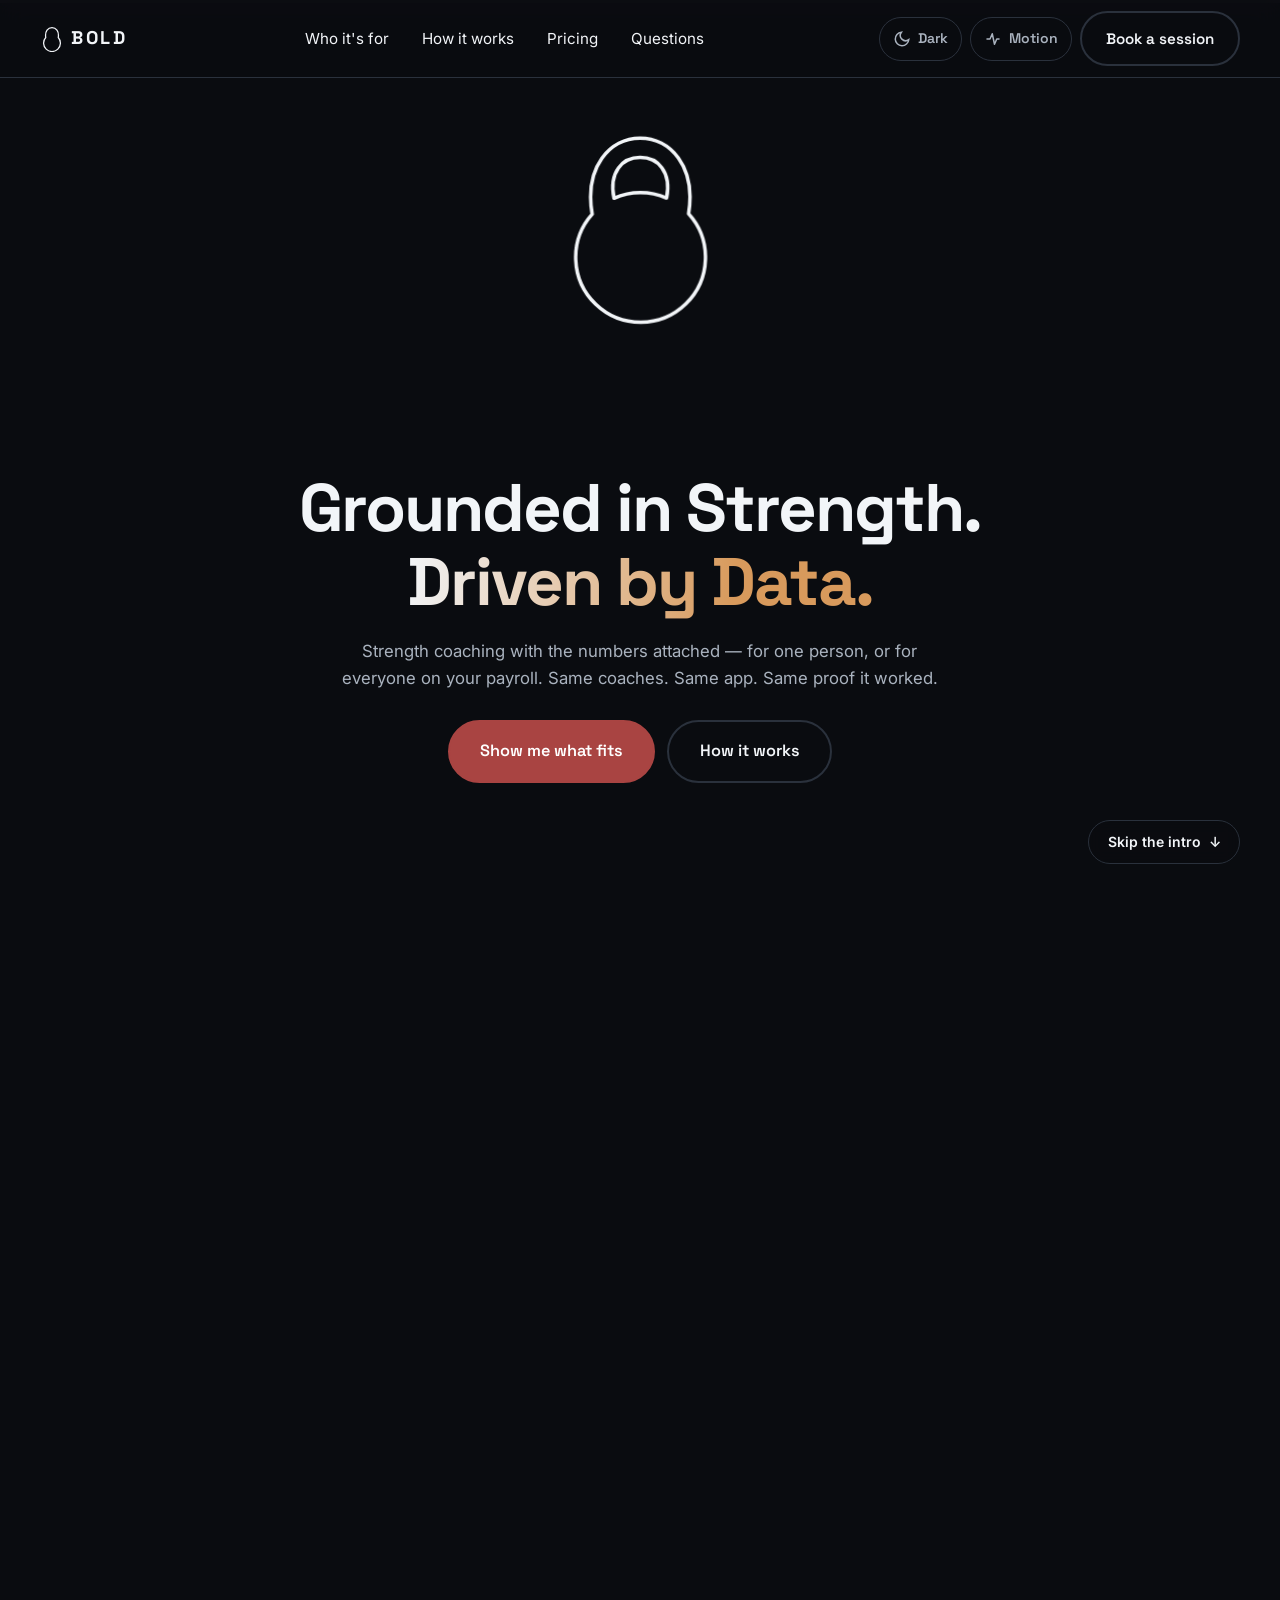
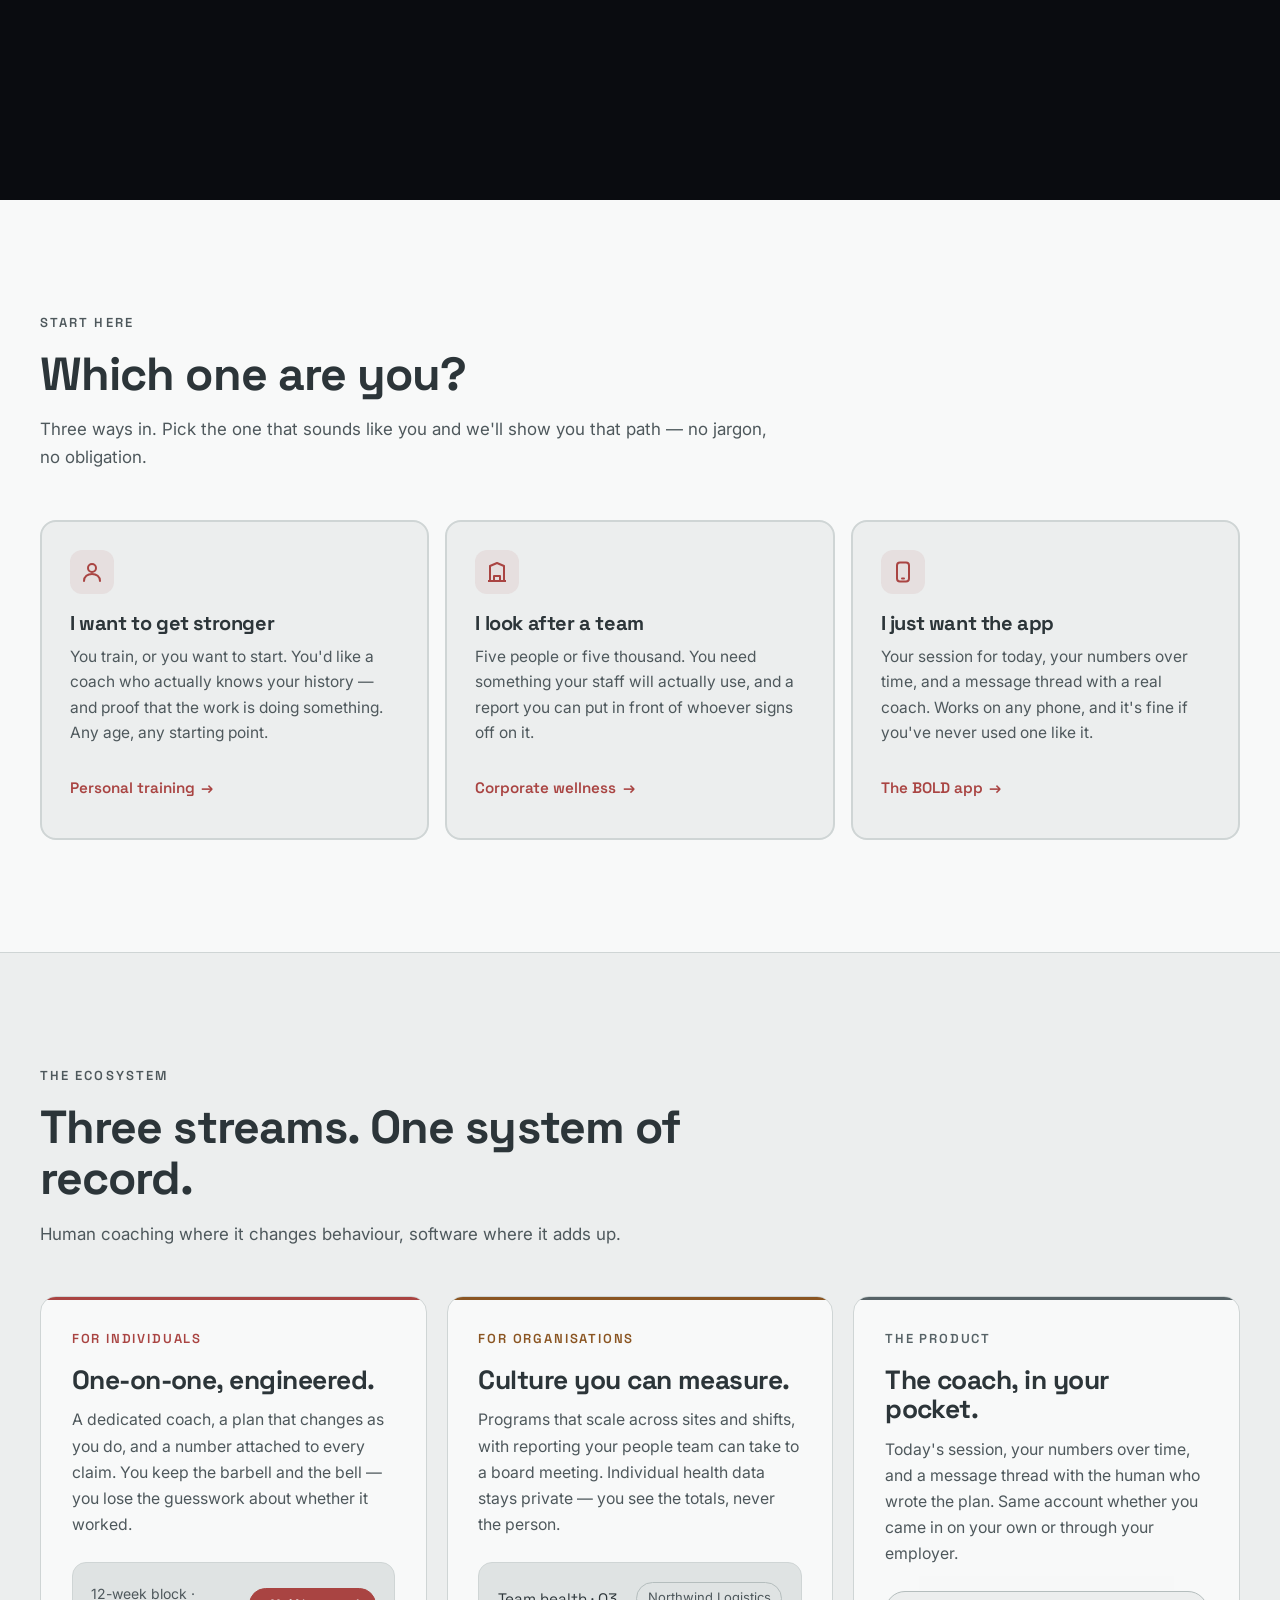
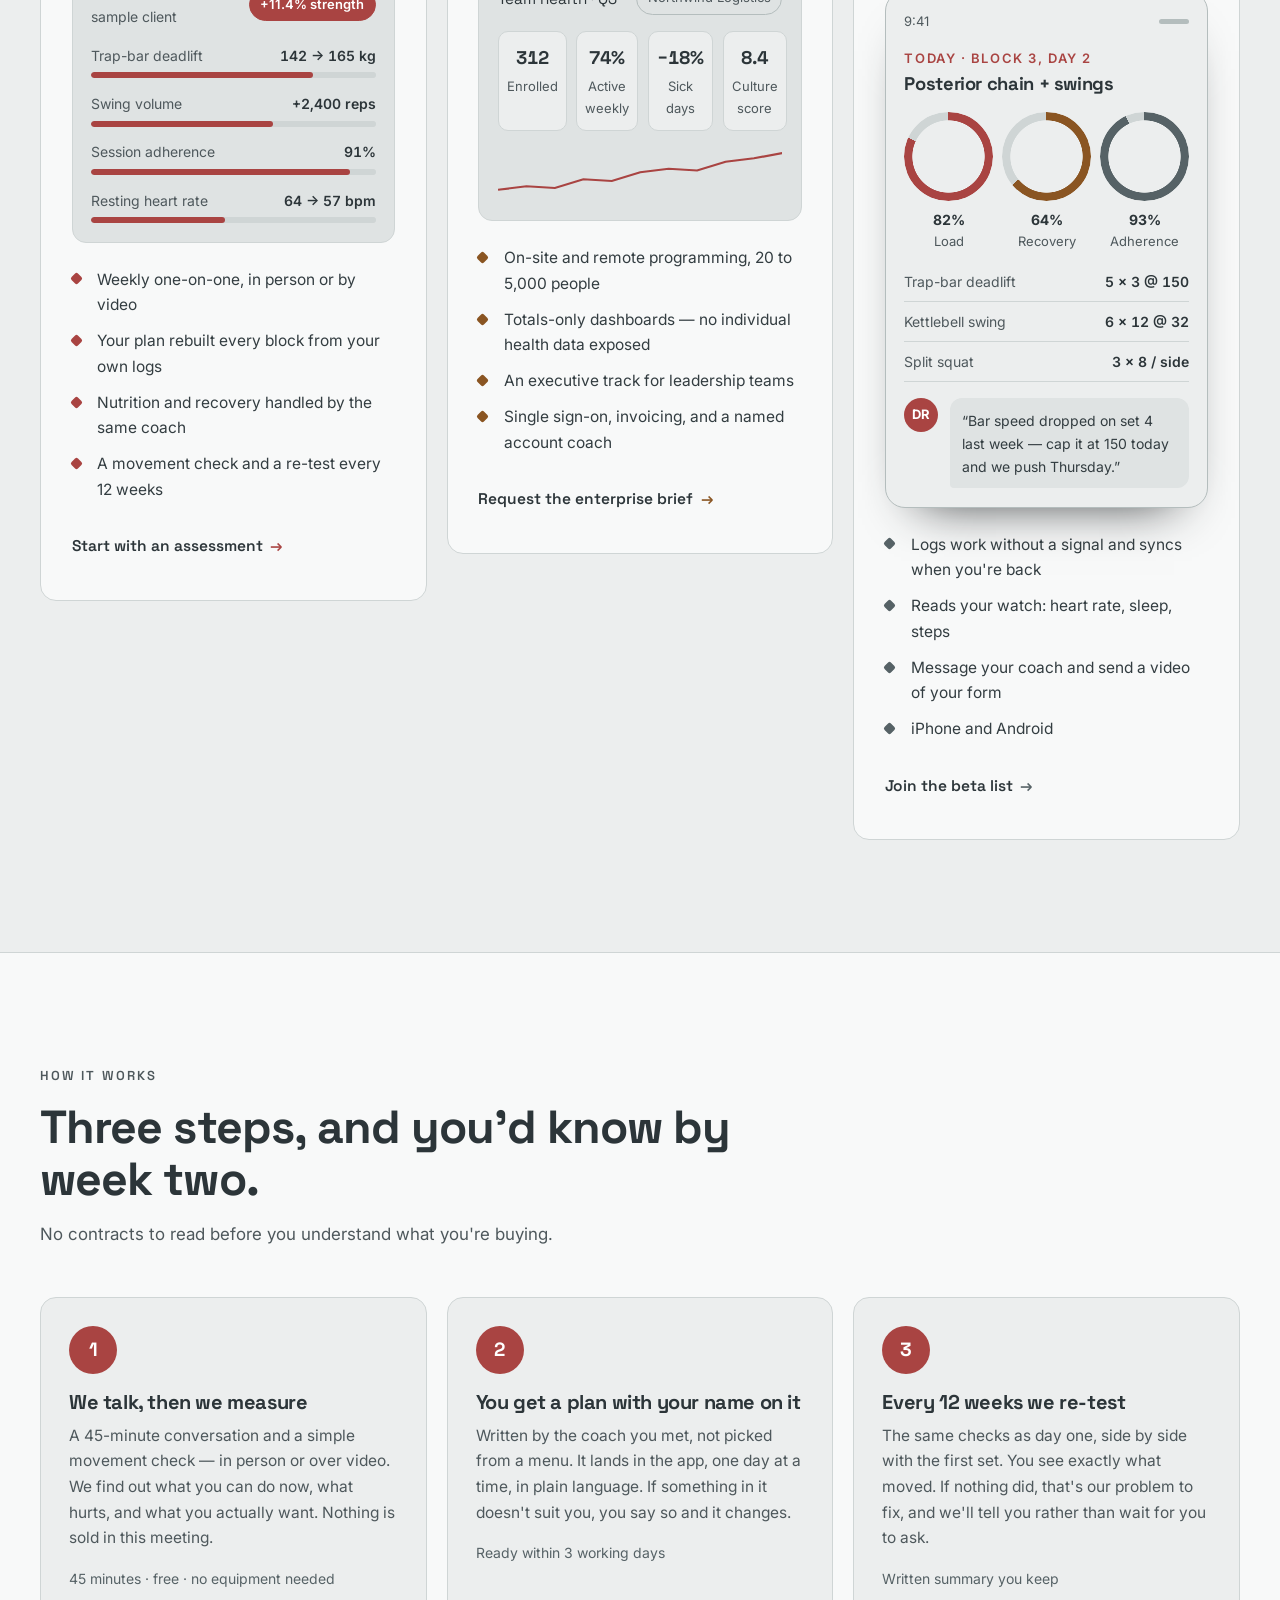
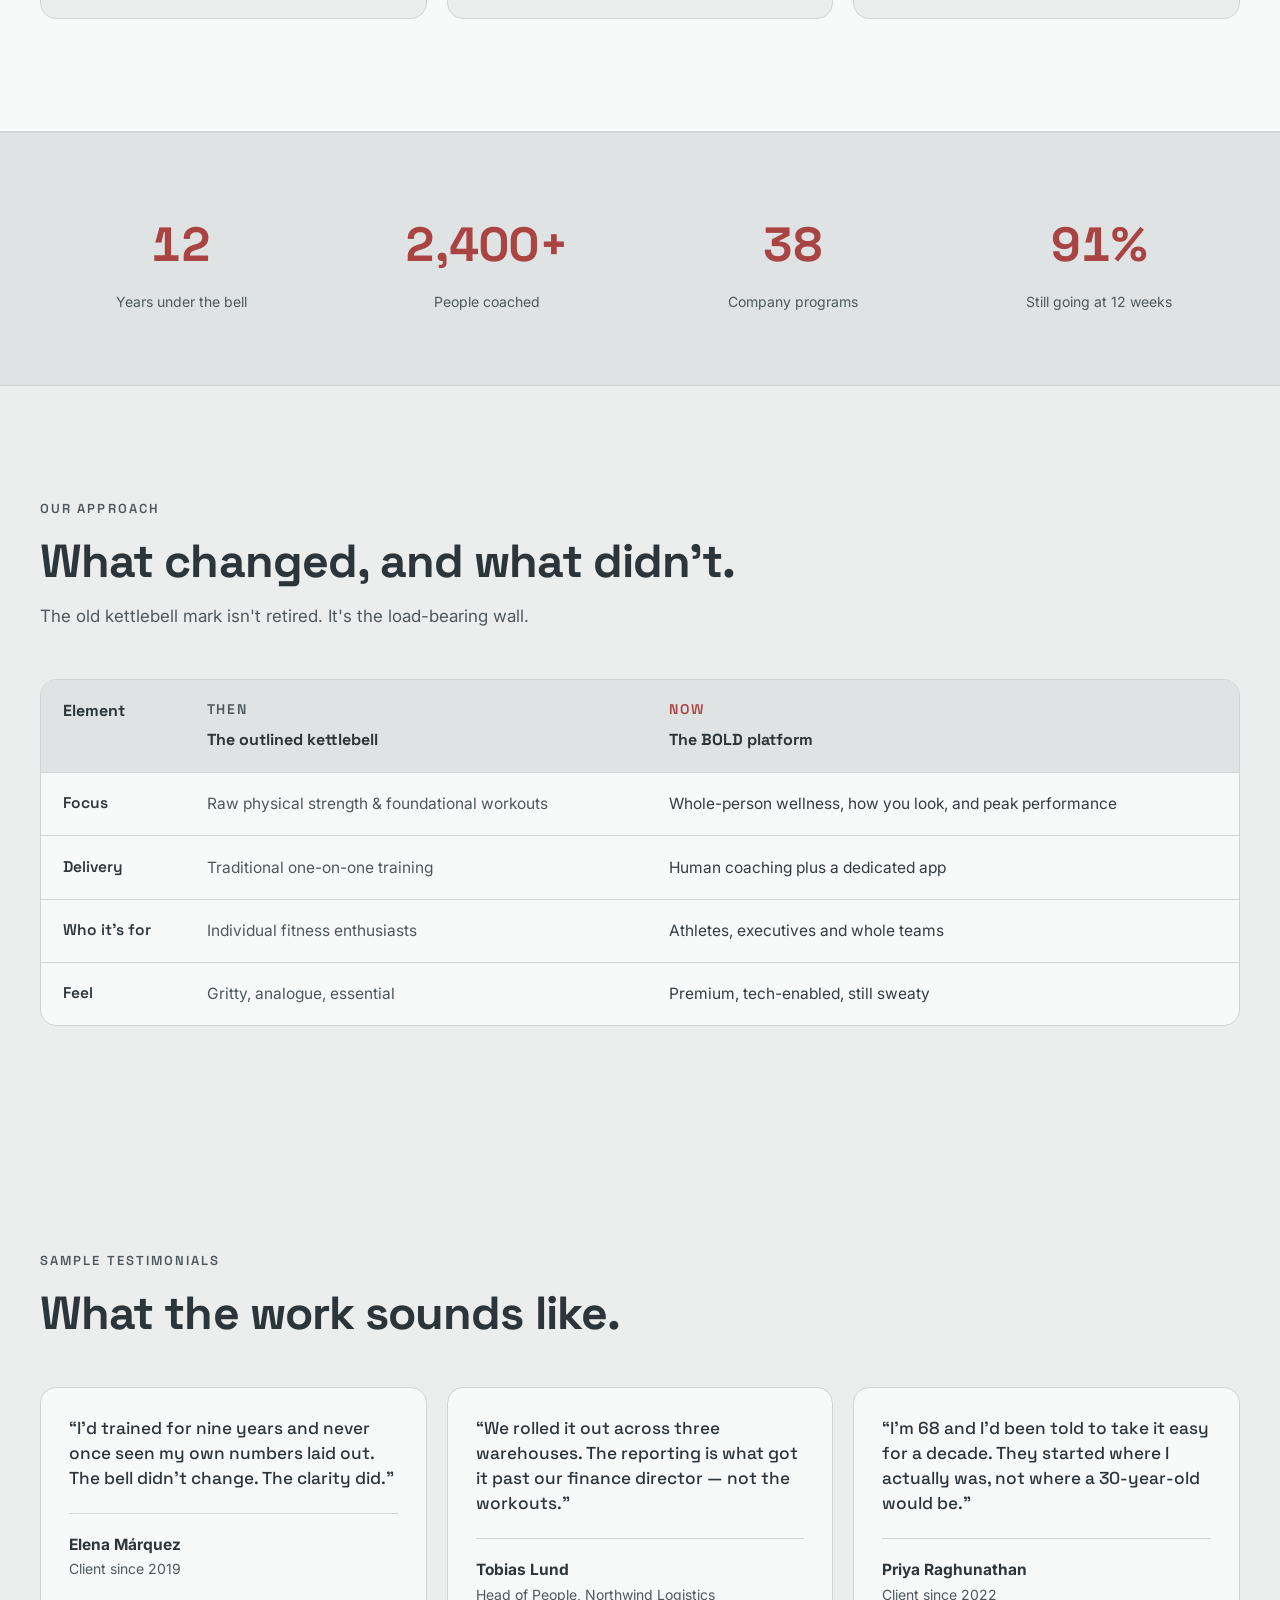
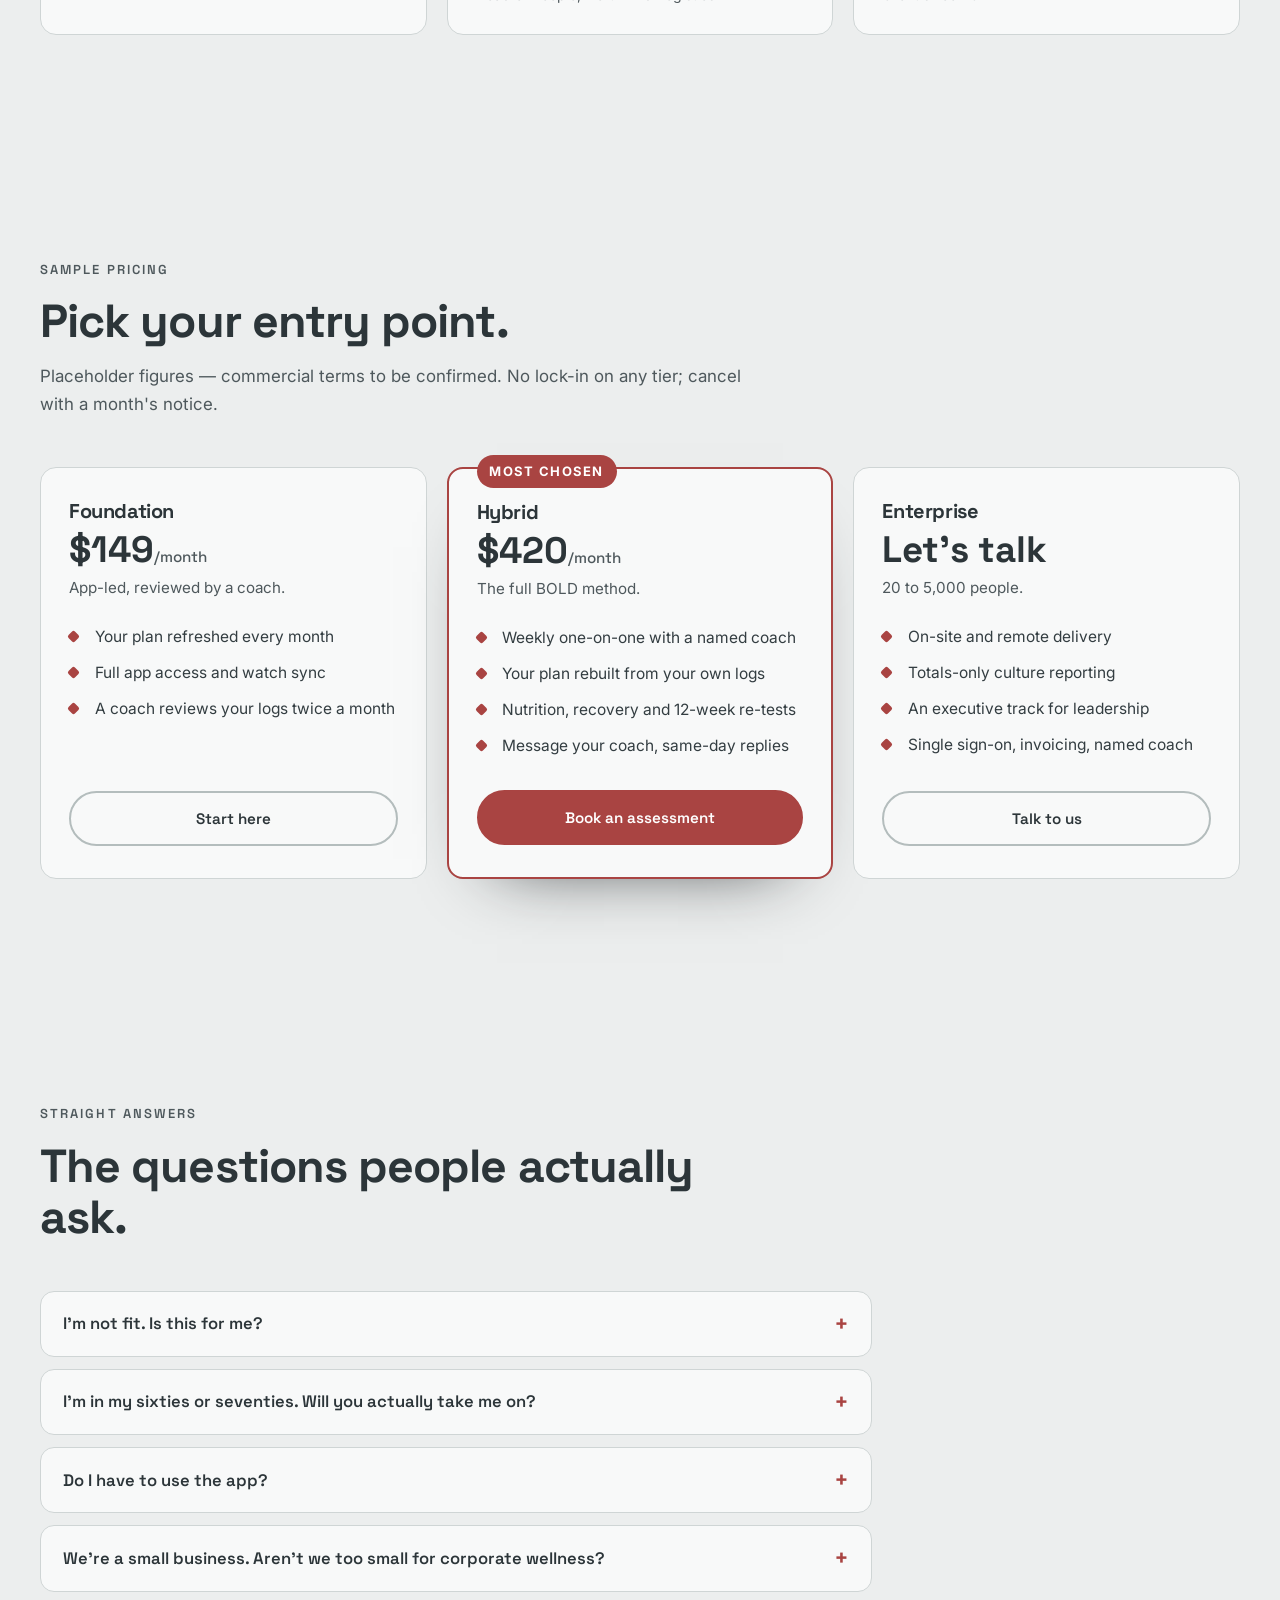
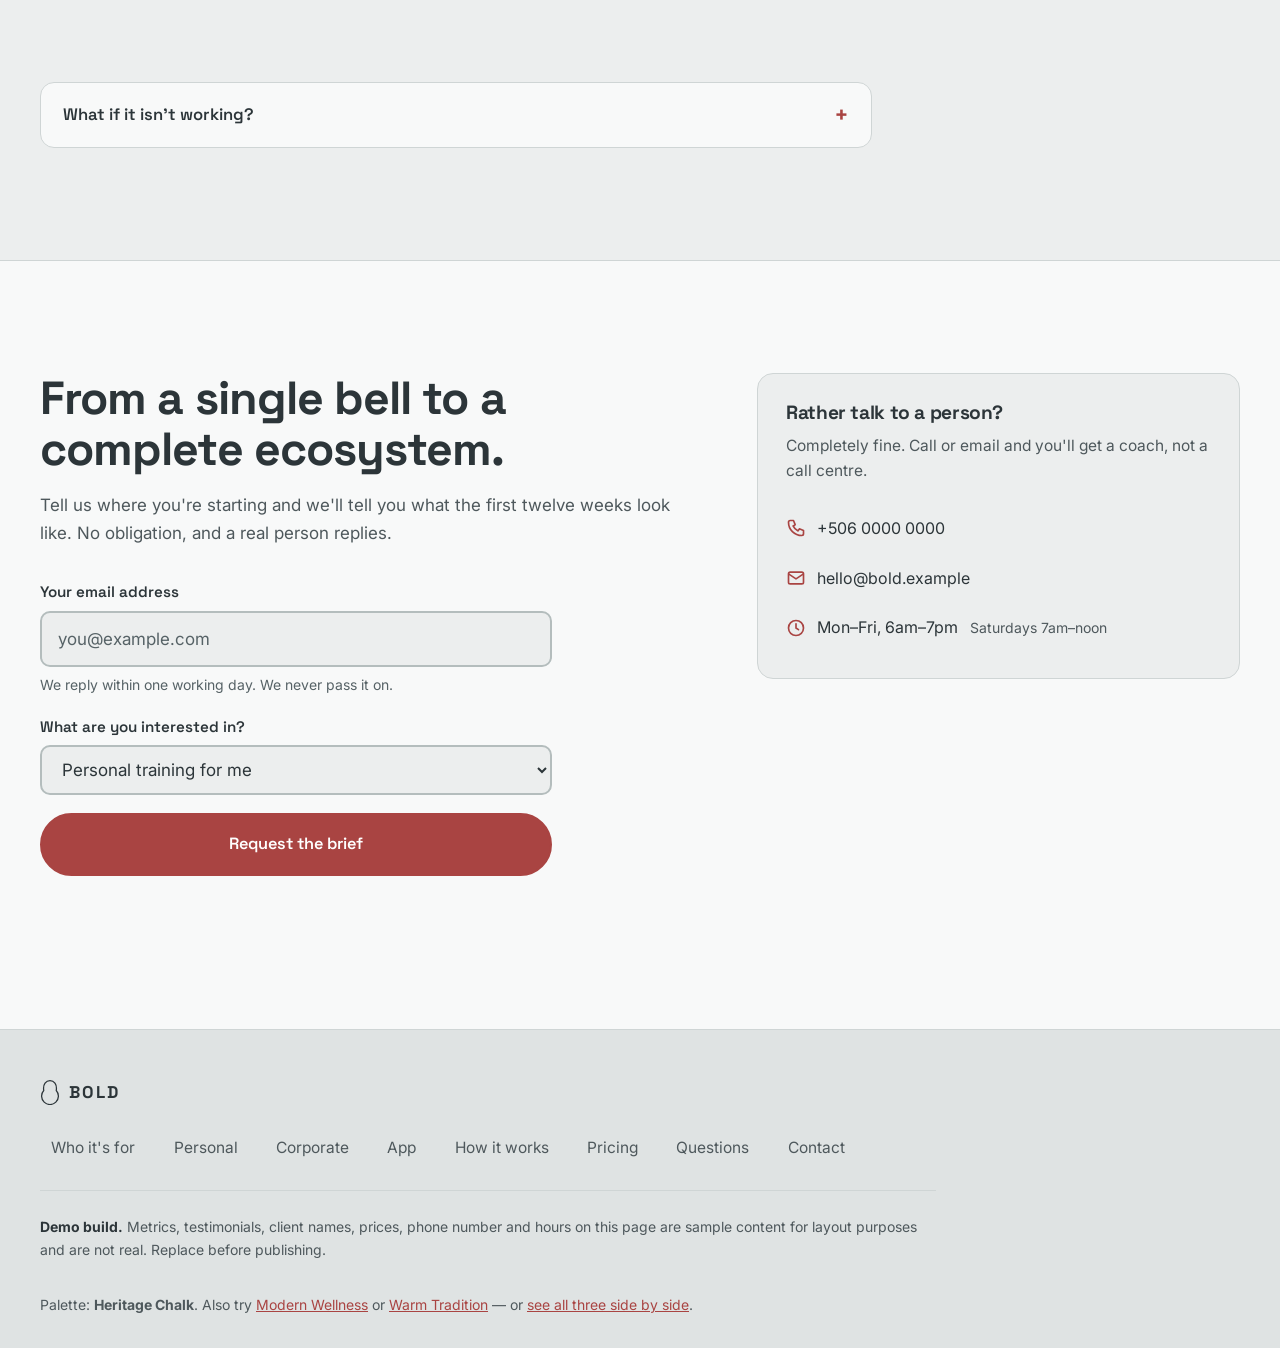
==== commit 2cad4a95: "Stall the caption text, thicken the burst, and rebuild the kettlebell from reference photos Text: he" ====
--- a/heritage.html
+++ b/heritage.html
@@ -103,24 +103,6 @@
         </g>
       </svg>
 
-      <div class="stage__layer stage__layer--hero" id="heroCopy">
-        <h1 class="hero__title">Grounded in Strength.<br><em>Driven by Data.</em></h1>
-        <p class="hero__sub">
-          Strength coaching with the numbers attached — for one person, or for
-          everyone on your payroll. Same coaches. Same app. Same proof it worked.
-        </p>
-        <div class="hero__actions">
-          <a class="btn btn--primary btn--lg" href="#audience" id="exploreCta">Show me what fits</a>
-          <a class="btn btn--ghost btn--lg" href="#steps">How it works</a>
-        </div>
-      </div>
-
-      <div class="stage__layer stage__layer--hooks" aria-hidden="true">
-        <p class="hook" data-hook="0">Every motion begins with momentum.</p>
-        <p class="hook" data-hook="1">Iron built the foundation.<br>Intelligence scales the results.</p>
-        <p class="hook" data-hook="2">From a single bell to a complete ecosystem.<br><strong>Welcome to BOLD.</strong></p>
-      </div>
-
       <div class="stage__wipe" id="stageWipe" aria-hidden="true"></div>
 
       <svg class="streams" id="streams" viewBox="0 0 1000 1000" preserveAspectRatio="none" aria-hidden="true">
@@ -135,6 +117,25 @@
           <path class="streams__path" pathLength="1" d="M560 300C560 540 800 640 855 980"/>
         </g>
       </svg>
+    </div>
+
+    <!-- the text stays stalled — it never inherits the bell's tilt/lean -->
+    <div class="stage__layer stage__layer--hero" id="heroCopy">
+      <h1 class="hero__title">Grounded in Strength.<br><em>Driven by Data.</em></h1>
+      <p class="hero__sub">
+        Strength coaching with the numbers attached — for one person, or for
+        everyone on your payroll. Same coaches. Same app. Same proof it worked.
+      </p>
+      <div class="hero__actions">
+        <a class="btn btn--primary btn--lg" href="#audience" id="exploreCta">Show me what fits</a>
+        <a class="btn btn--ghost btn--lg" href="#steps">How it works</a>
+      </div>
+    </div>
+
+    <div class="stage__layer stage__layer--hooks" aria-hidden="true">
+      <p class="hook" data-hook="0">Every motion begins with momentum.</p>
+      <p class="hook" data-hook="1">Iron built the foundation.<br>Intelligence scales the results.</p>
+      <p class="hook" data-hook="2">From a single bell to a complete ecosystem.<br><strong>Welcome to BOLD.</strong></p>
     </div>
 
     <!-- the headline never leaves: it shrinks into this rail -->
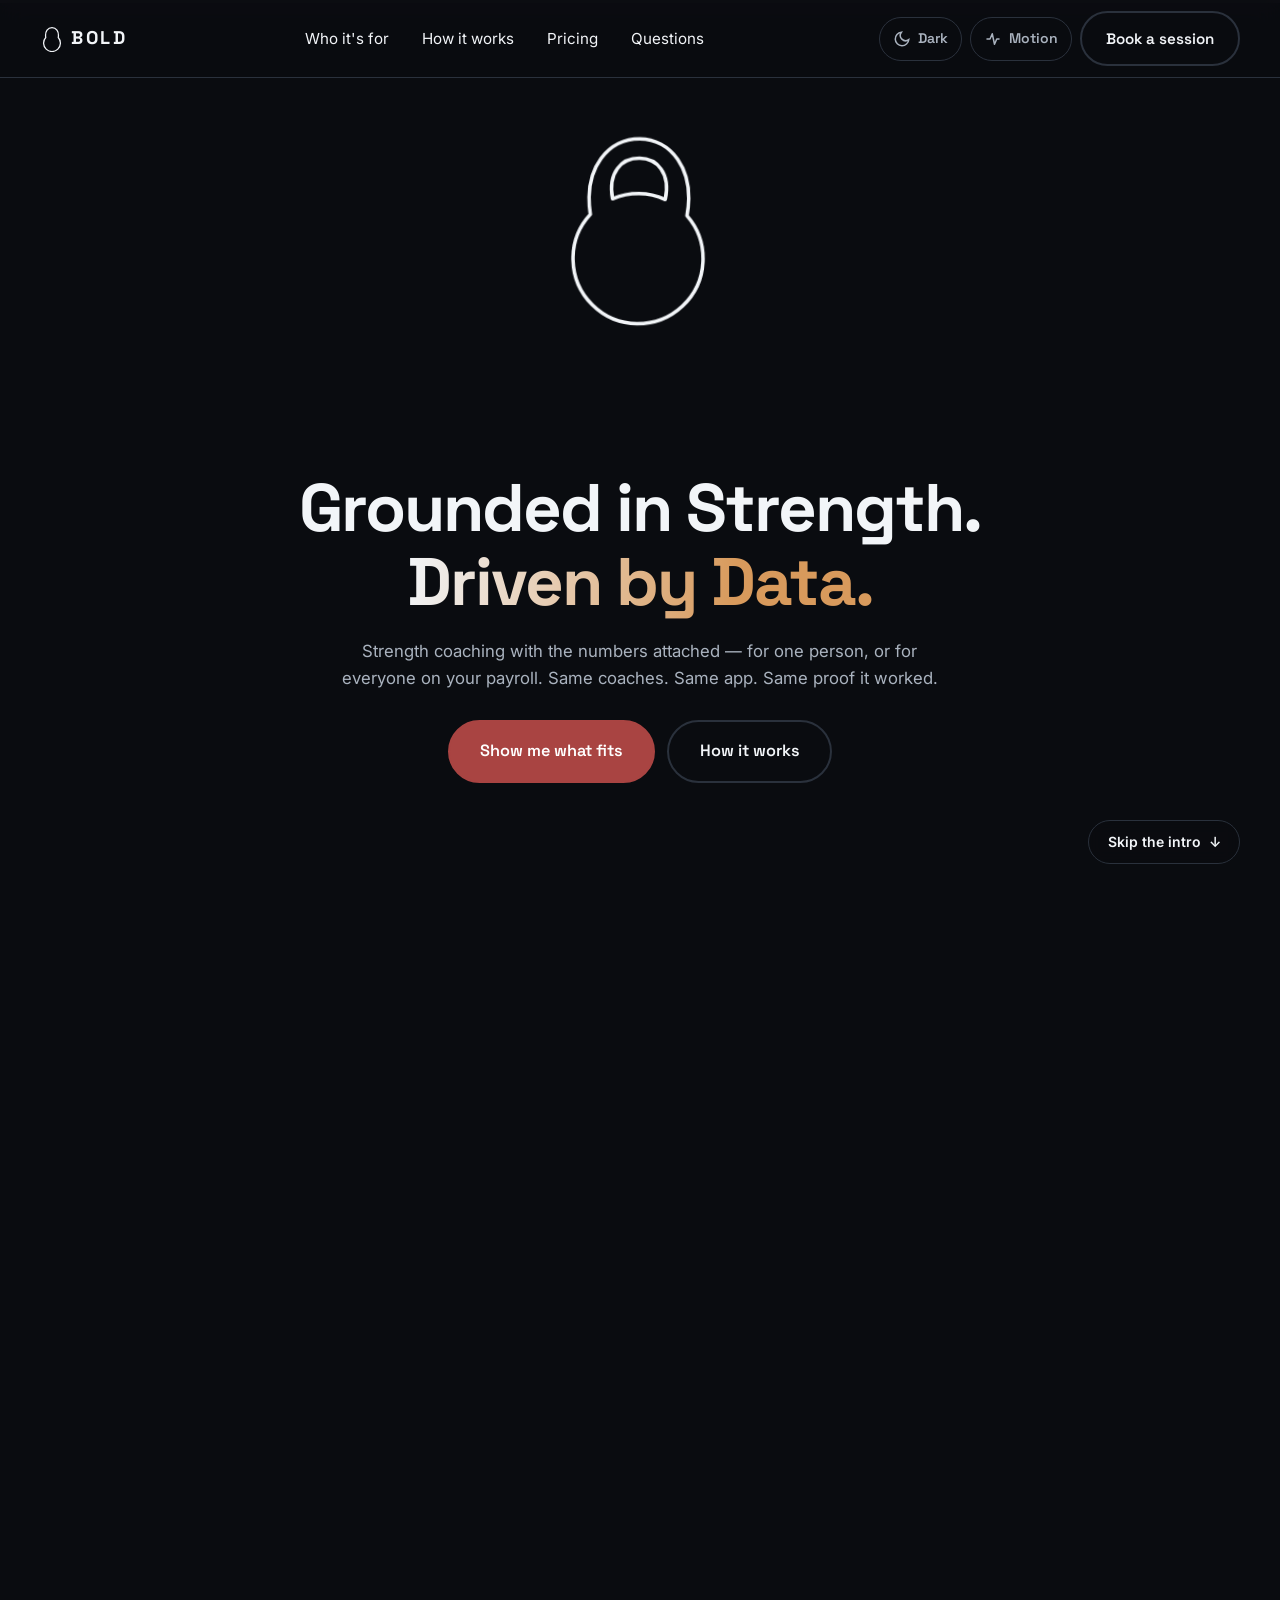
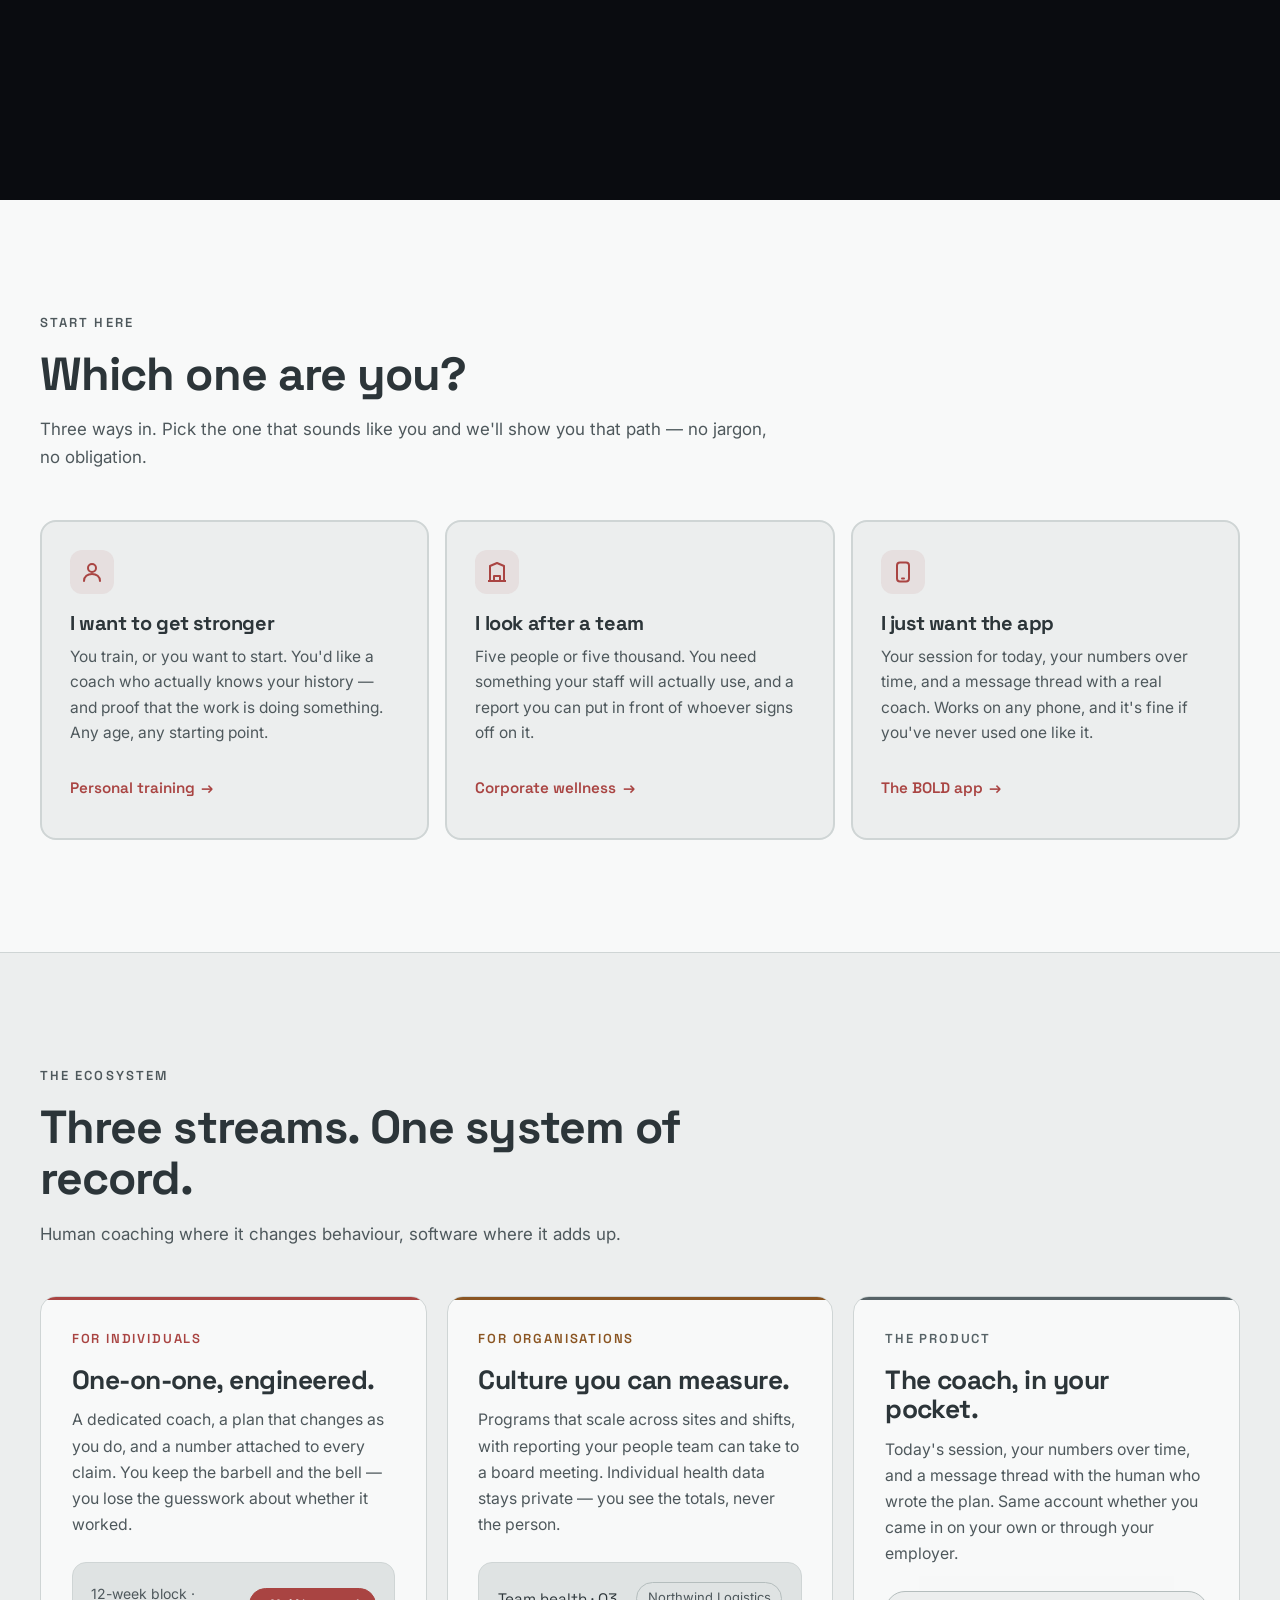
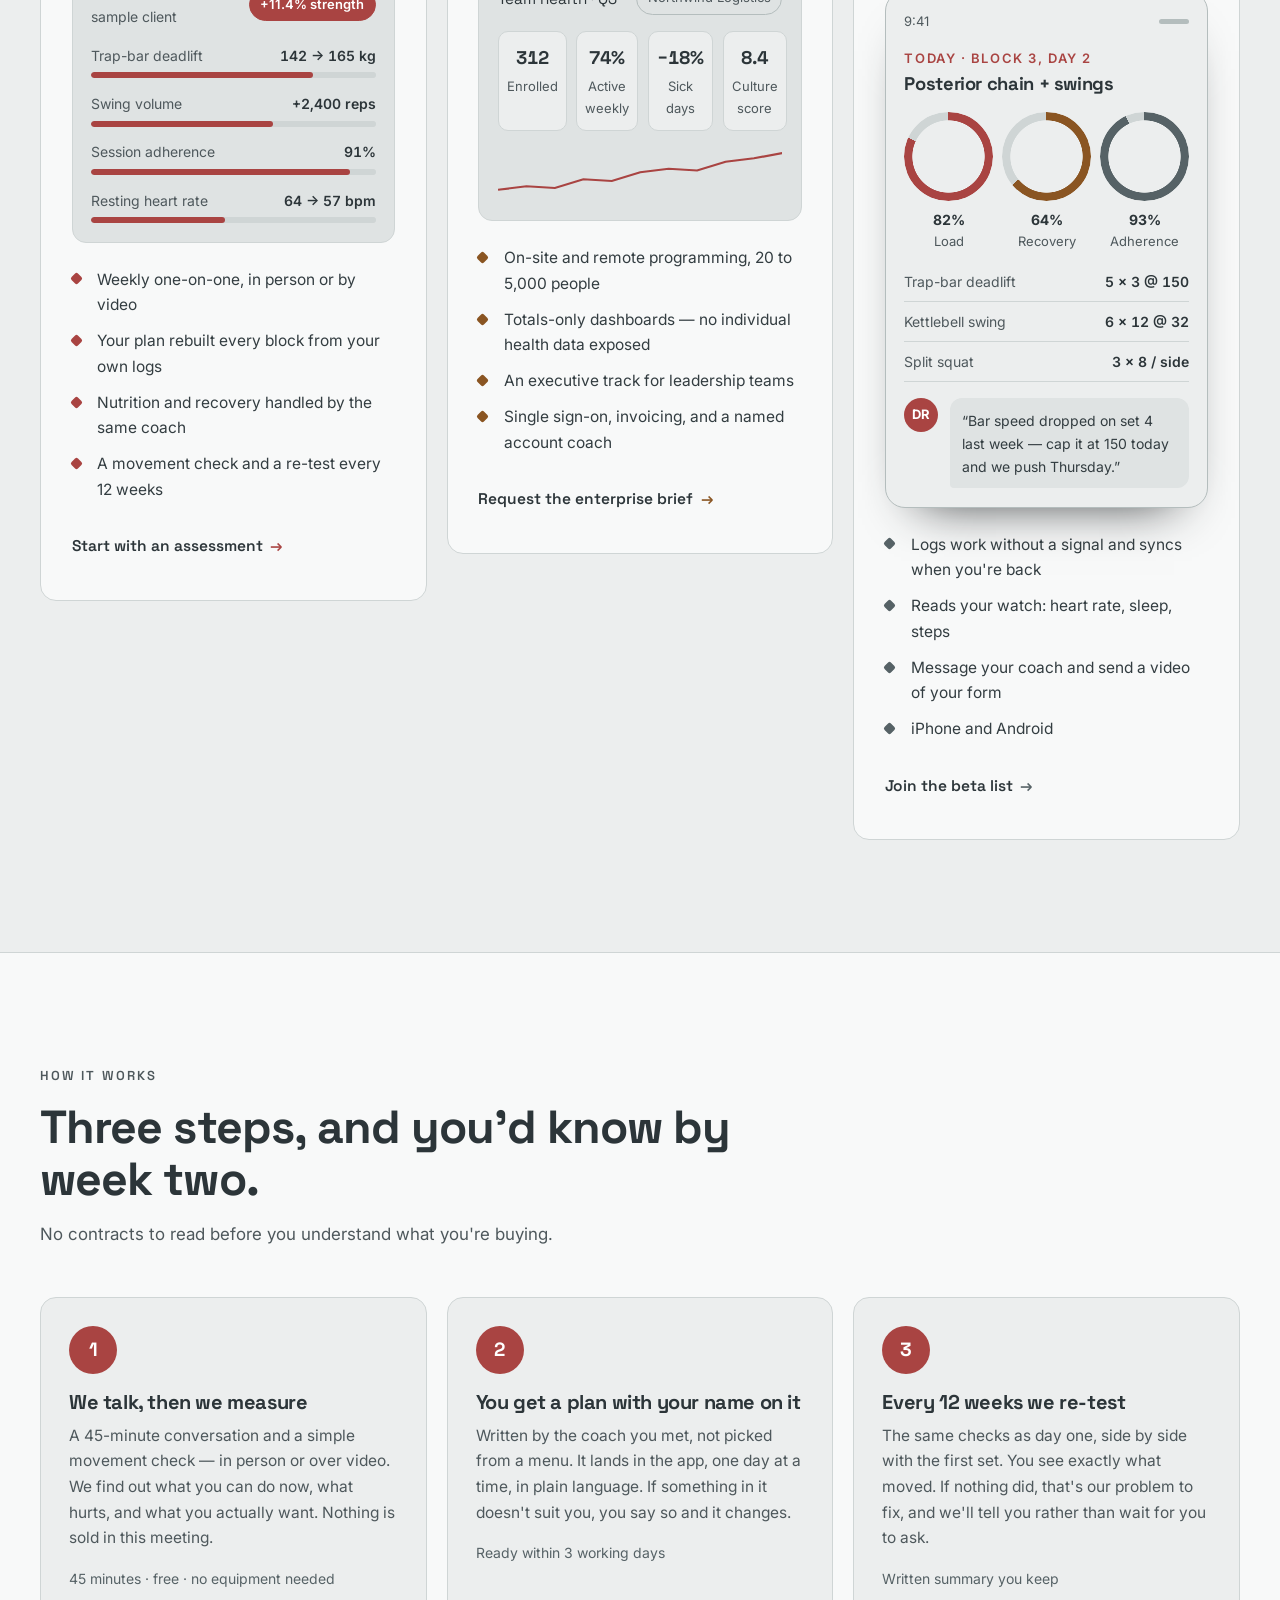
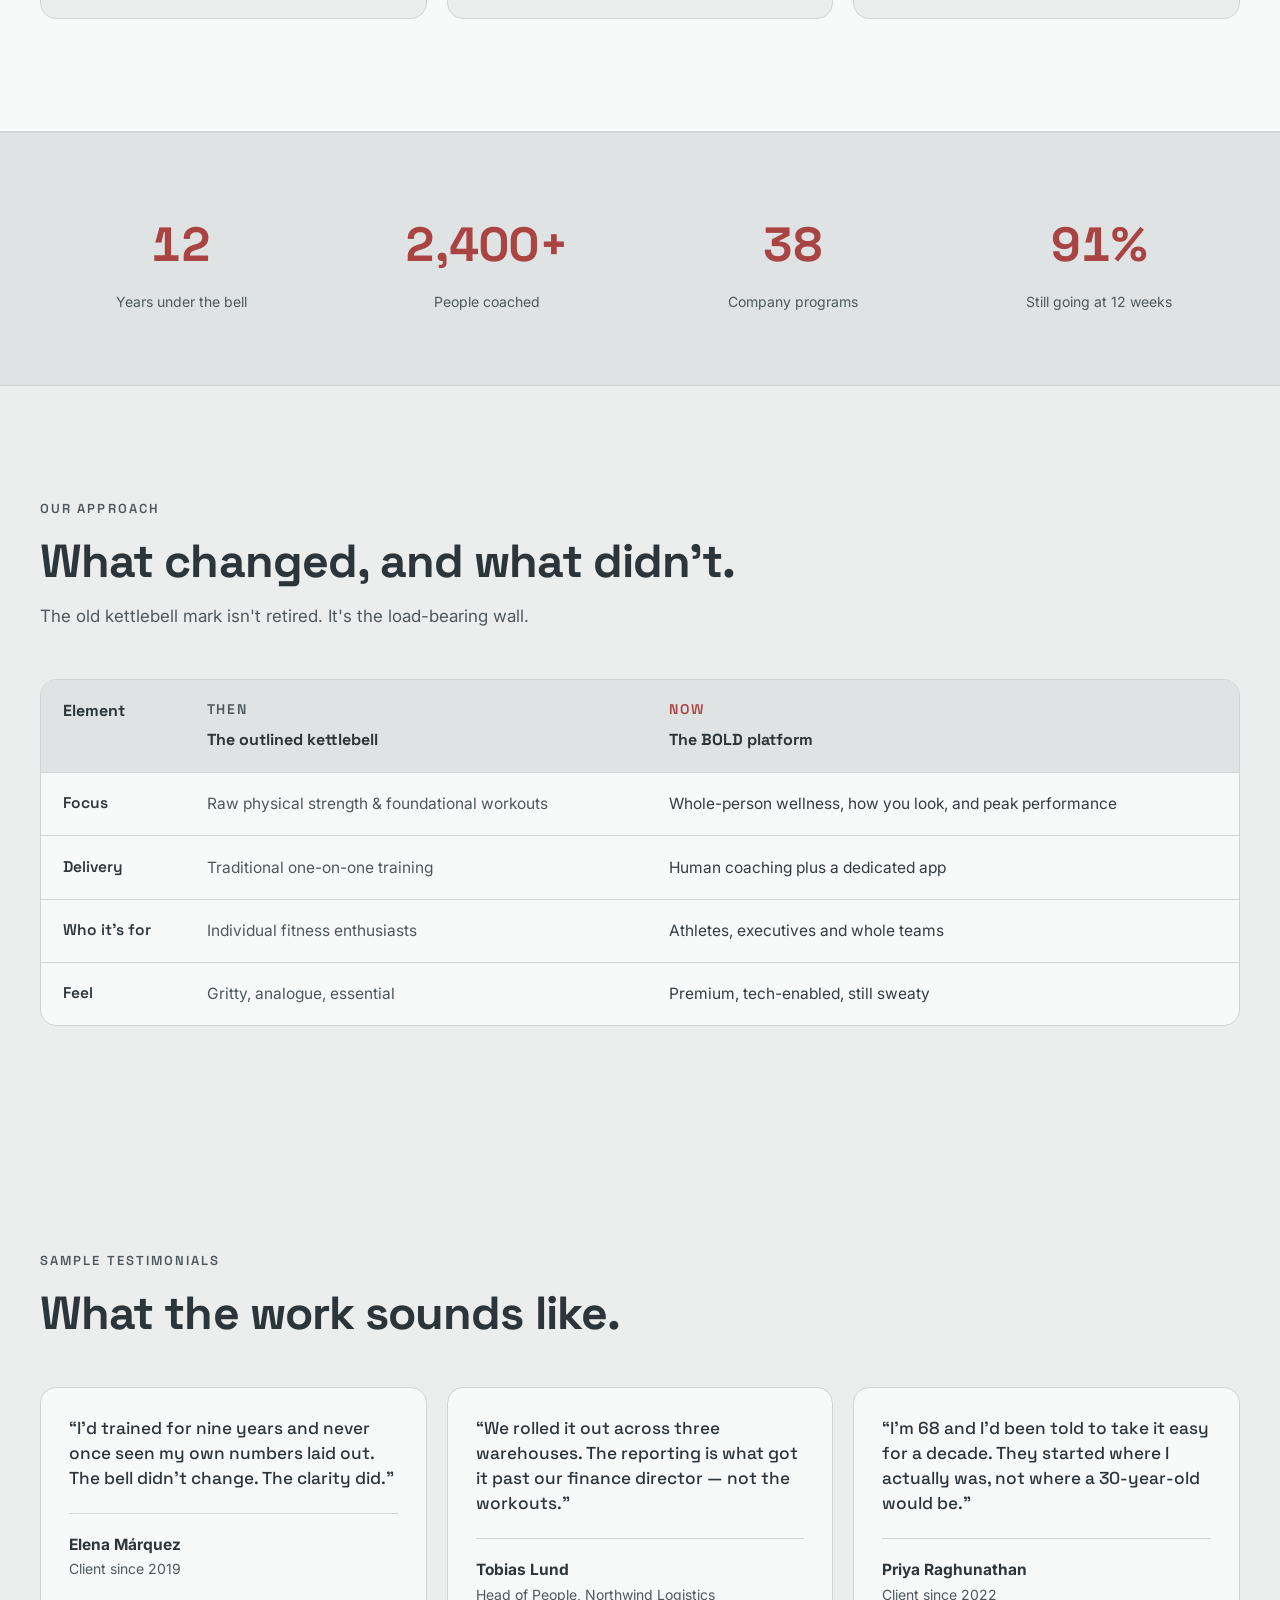
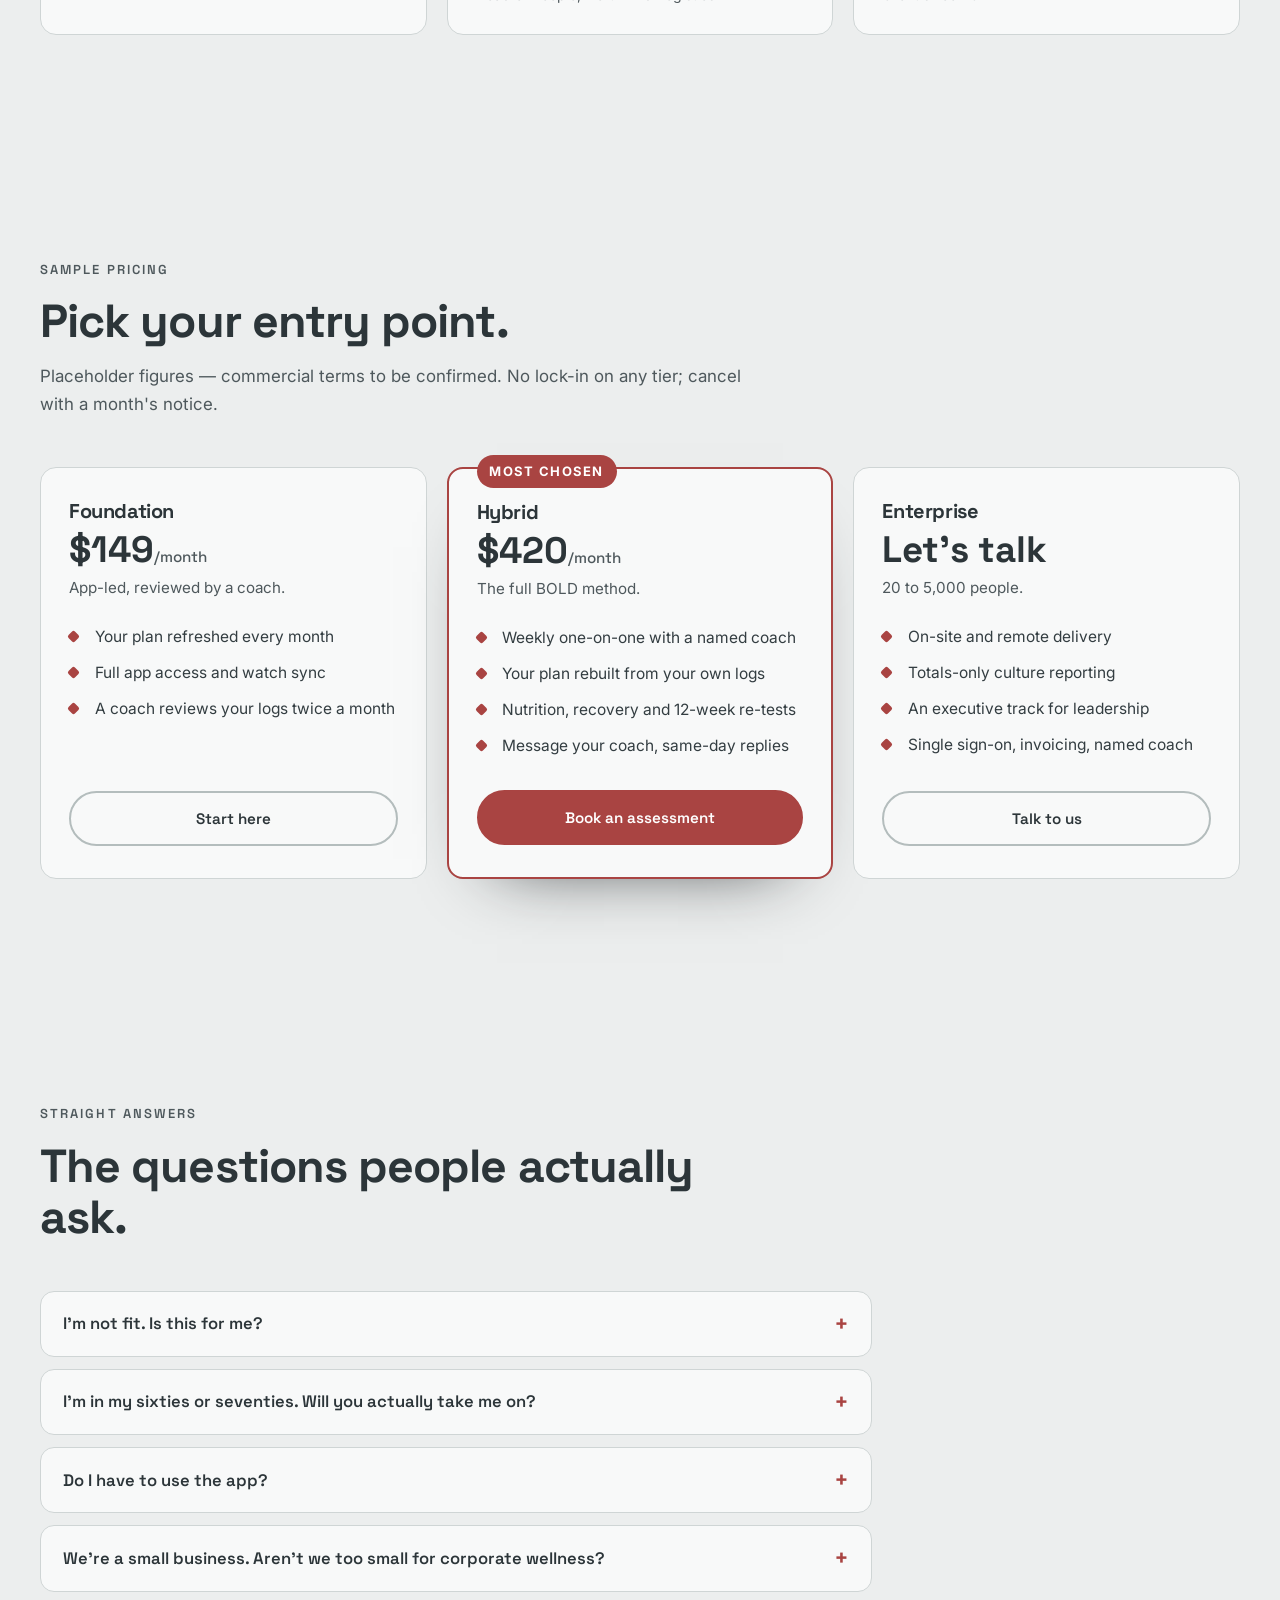
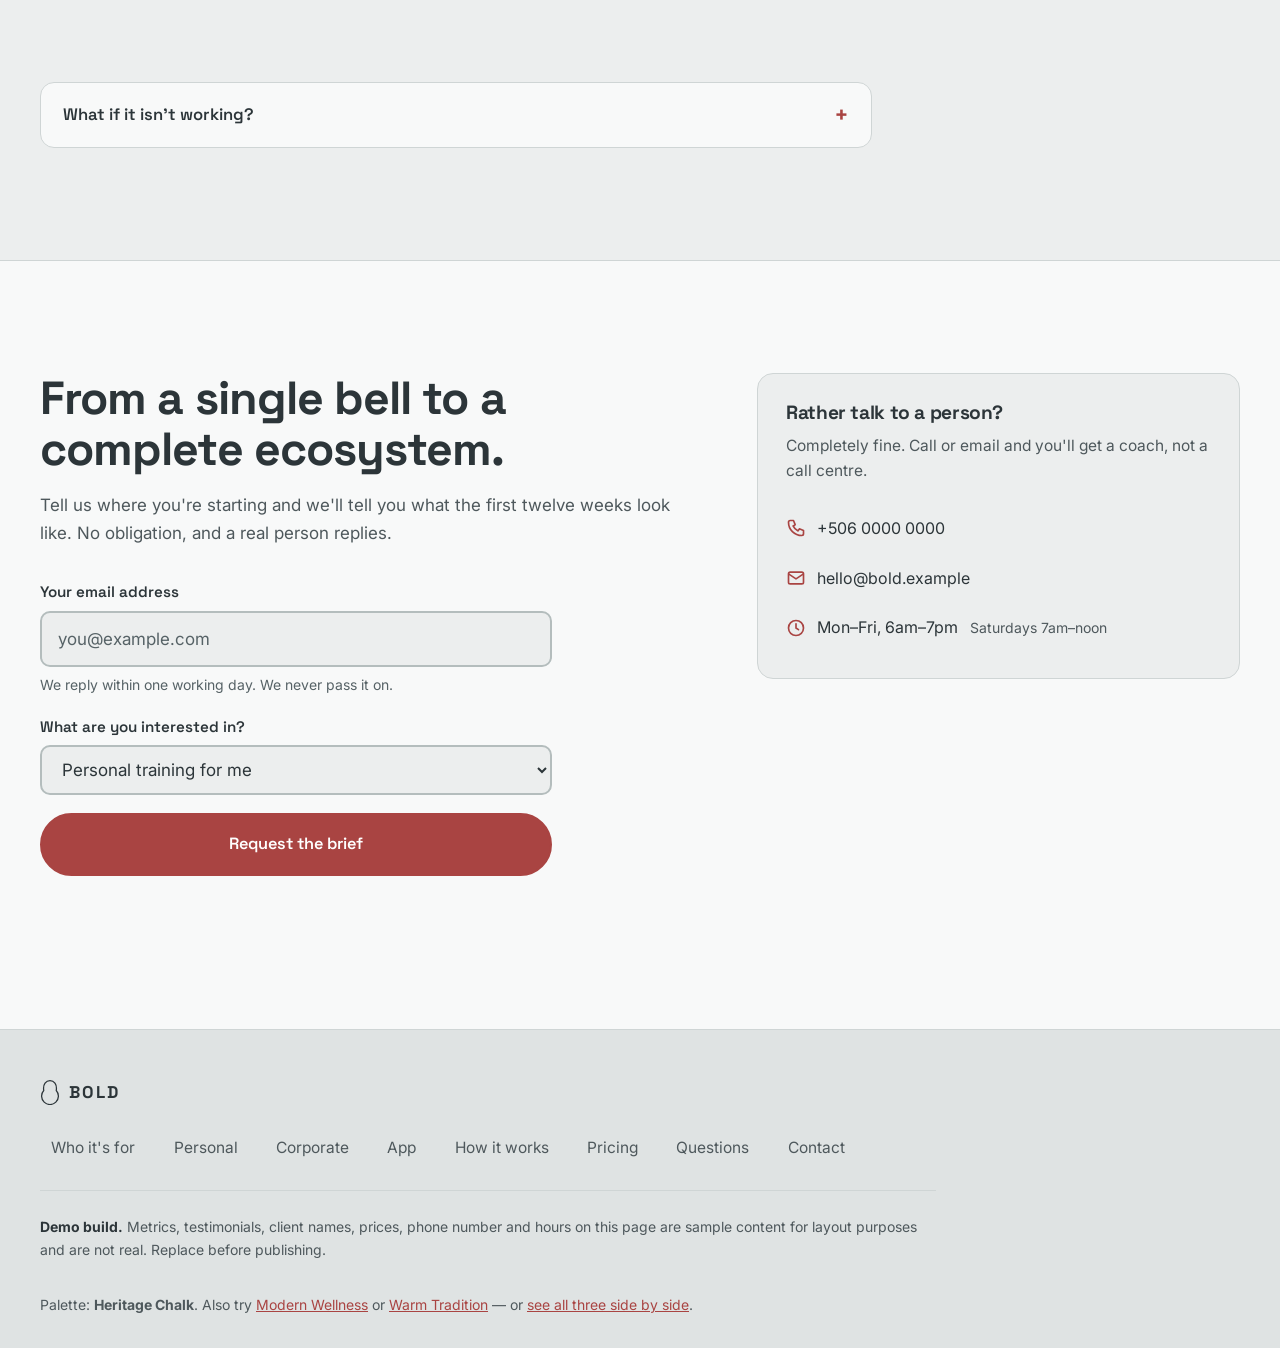
==== commit c1555b44: "Name the burst streams, and prototype a two-bell collision variant Streams: the three lines fanning " ====
--- a/heritage.html
+++ b/heritage.html
@@ -136,6 +136,15 @@
       <p class="hook" data-hook="0">Every motion begins with momentum.</p>
       <p class="hook" data-hook="1">Iron built the foundation.<br>Intelligence scales the results.</p>
       <p class="hook" data-hook="2">From a single bell to a complete ecosystem.<br><strong>Welcome to BOLD.</strong></p>
+    </div>
+
+    <!-- named the instant each stream's line arrives — same three names
+         the pillars section below uses, so this is a real fork, not three
+         unlabeled squiggles -->
+    <div class="stream-labels" aria-hidden="true">
+      <span class="stream-label" data-stream="0">For individuals</span>
+      <span class="stream-label" data-stream="1">The product</span>
+      <span class="stream-label" data-stream="2">For organisations</span>
     </div>
 
     <!-- the headline never leaves: it shrinks into this rail -->
--- a/css/styles.css
+++ b/css/styles.css
@@ -196,6 +196,19 @@
 }
 .streams{position:absolute;inset:0;width:100%;height:100%;opacity:0;pointer-events:none}
 .streams__path{stroke-dasharray:1;stroke-dashoffset:1;filter:drop-shadow(0 0 10px rgba(var(--swing-trail),.7))}
+
+/* Where each stream actually goes — named the moment its line arrives,
+   in the exact words the pillars section below uses for the same three
+   things, so the burst reads as a fork into real destinations. */
+.stream-label{
+  position:absolute;top:76%;transform:translate(-50%,-50%);
+  font-family:var(--font-display);font-weight:700;font-size:var(--fs-small);
+  letter-spacing:.02em;color:var(--stage-fg);opacity:0;white-space:nowrap;
+  text-shadow:0 2px 20px rgba(0,0,0,.9);pointer-events:none;
+}
+.stream-label[data-stream="0"]{left:15%}
+.stream-label[data-stream="1"]{left:50.5%}
+.stream-label[data-stream="2"]{left:85.5%}
 
 /* ============================================================
    REDUCED-MOTION TWIN
